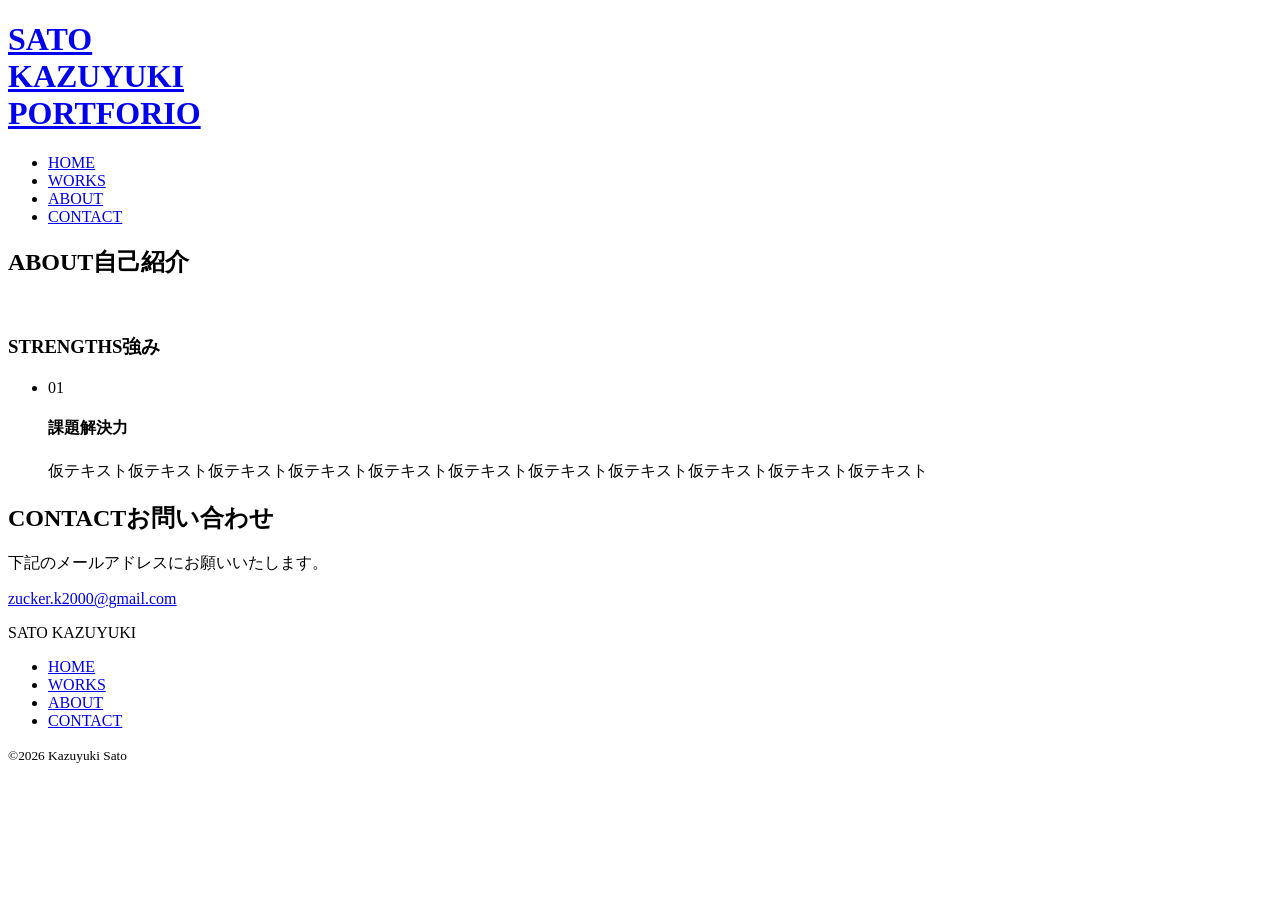
==== about.html @ a78dfa88 "Create strengths section" ====
<!DOCTYPE html>
<html lang="ja">
<head>
    <meta charset="UTF-8">
    <meta name="viewport" content="width=device-width, initial-scale=1.0">
    <meta name="description" content="佐藤和幸のポートフォリオサイトです。プロフィールや制作実績を掲載しています。">
    <title>佐藤和幸 ポートフォリオ</title>
</head>
<body>
    <div class="container">
        <header class="header">
            <div class="inner inner--header">
                <h1 class="header__logo"><a href="index.html">SATO<br>KAZUYUKI<br>PORTFORIO</a></h1>
                <nav class="nav">
                    <ul class="nav__list">
                        <li class="nav__item"><a href="index.html">HOME</a></li>
                        <li class="nav__item"><a href="#works">WORKS</a></li>
                        <li class="nav__item"><a href="#about">ABOUT</a></li>
                        <li class="nav__item"><a href="#contact">CONTACT</a></li>
                    </ul>
                </nav>
                <!-- .menuBtn -->

                <!-- .menuBtn -->
            </div>
        </header>
        <main class="main">
            <h2 class="about-page__title">ABOUT<span class="about-page__title-sub">自己紹介</span></h2>
            <section id="" class="career">
                <div class="inner inner--career">
                    <div class="career__content">
                        <img class="career__img" src="" alt="">
                        <div class="career__intro">
                            <div class="career__name">
                                <p class="career__name-en"></p>
                                <p class="career__name-ja"></p>
                            </div>
                            <div class="career__text">
                                <p class="career__text-item"></p>
                                <p class="career__text-item"></p>
                                <p class="career__text-item"></p>
                                <p class="career__text-item"></p>
                            </div>
                        </div>
                    </div>
                    <div class="career__timeline">
                        <div class="career__timeline-item">
                            <p class="career__timeline-year"></p>
                            <p class="career__timeline-text"></p>
                        </div>
                    </div>
                </div>
            </section>
            <section class="strengths">
                <div class="inner inner--strengths">
                    <h3 class="">STRENGTHS<span>強み</span></h3>
                    <ul class="strengths__contnte">
                        <li class="strengths__item">
                            <span class="">01</span>
                            <h4 class="">課題解決力</h4>
                            <p class="">仮テキスト仮テキスト仮テキスト仮テキスト仮テキスト仮テキスト仮テキスト仮テキスト仮テキスト仮テキスト仮テキスト</p>
                        </li>
                    </ul>




                </div>
            </section>







            
















        </main>
        <footer class="footer">
            <section id="contact" class="contact">
                <div class="inner inner--contact">
                    <h2 class="contact__title">CONTACT<span class="contact__title-sub">お問い合わせ</span></h2>
                    <div class="contact__content">
                        <p class="contact__text">下記のメールアドレスにお願いいたします。</p>
                        <a class="contact__mail" href="mailto:zucker.k2000@gmail.com">zucker.k2000@gmail.com</a>
                    </div>
                </div>
            </section>
            <section class="footer-main">
                <div class="inner inner--footer-main">
                    <p>SATO KAZUYUKI</p>
                    <ul class="footer-main__list">
                        <li class="footer-main__item"><a href="index.html">HOME</a></li>
                        <li class="footer-main__item"><a href="#works">WORKS</a></li>
                        <li class="footer-main__item"><a href="#about">ABOUT</a></li>
                        <li class="footer-main__item"><a href="#contact">CONTACT</a></li>
                    </ul>
                    <small class="footer-main__copy">©2026 Kazuyuki Sato</small>
                </div>
            </section>
        </footer>
    </div>
</body>
</html>
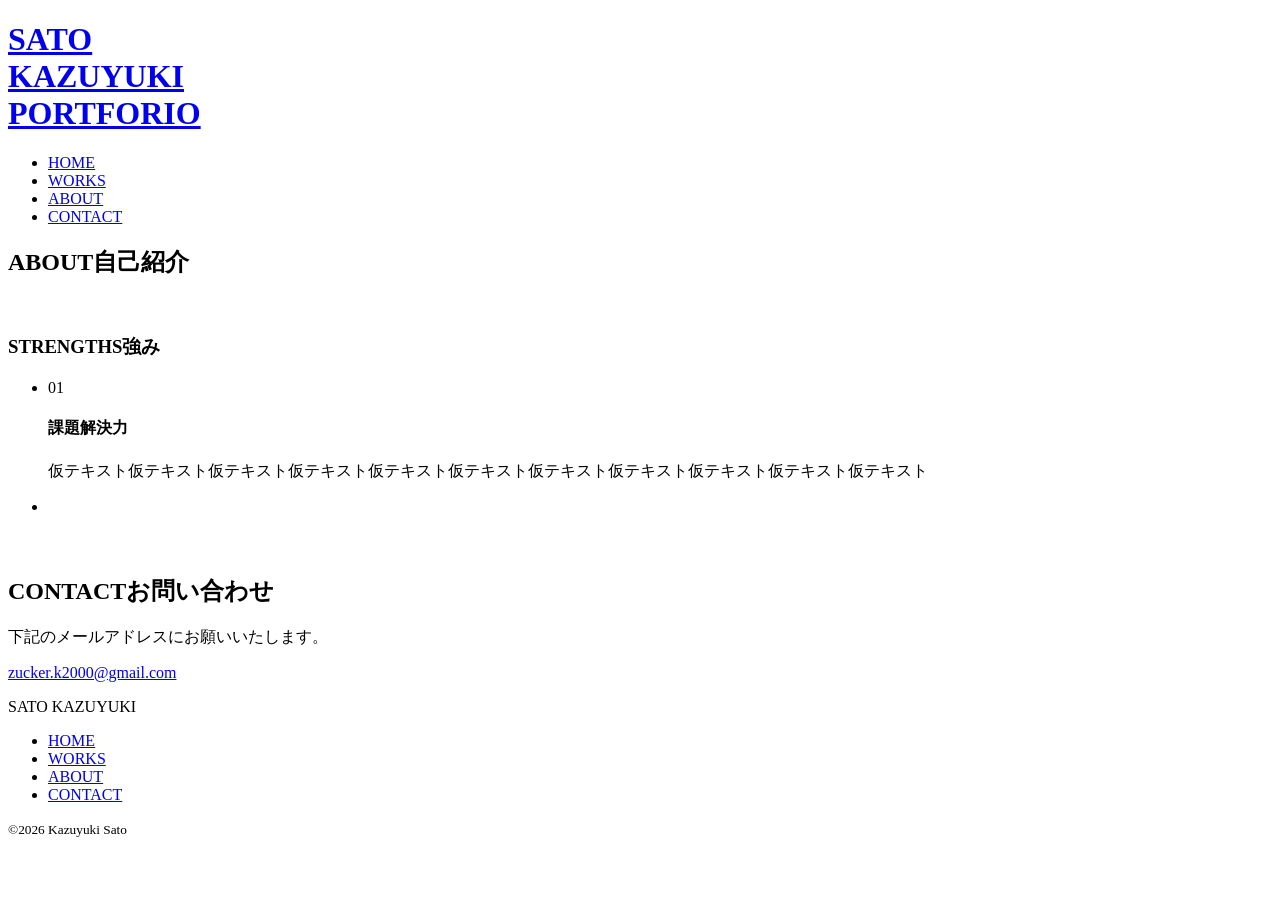
==== commit 64b7e70c: "Create gallery section" ====
--- a/about.html
+++ b/about.html
@@ -54,7 +54,7 @@
             <section class="strengths">
                 <div class="inner inner--strengths">
                     <h3 class="">STRENGTHS<span>強み</span></h3>
-                    <ul class="strengths__contnte">
+                    <ul class="strengths__list">
                         <li class="strengths__item">
                             <span class="">01</span>
                             <h4 class="">課題解決力</h4>
@@ -67,30 +67,31 @@
 
                 </div>
             </section>
+            <section class="interests">
+                <div class="inner inner--interests">
+                    <ul class="interests__list">
+                        <li class="interests__item">
+                            <img src="" alt="">
+                            <h4></h4>
+                            <p></p>
+                        </li>
+                    </ul>
 
 
 
-
+                </div>
+            </section>
+            <section class="gallery">
+                <div class="inner inner__gallery">
+                    <p></p>
+                    <img src="" alt="">
+                    <div></div>
+                </div>
+            </section>
 
 
 
             
-
-
-
-
-
-
-
-
-
-
-
-
-
-
-
-
         </main>
         <footer class="footer">
             <section id="contact" class="contact">
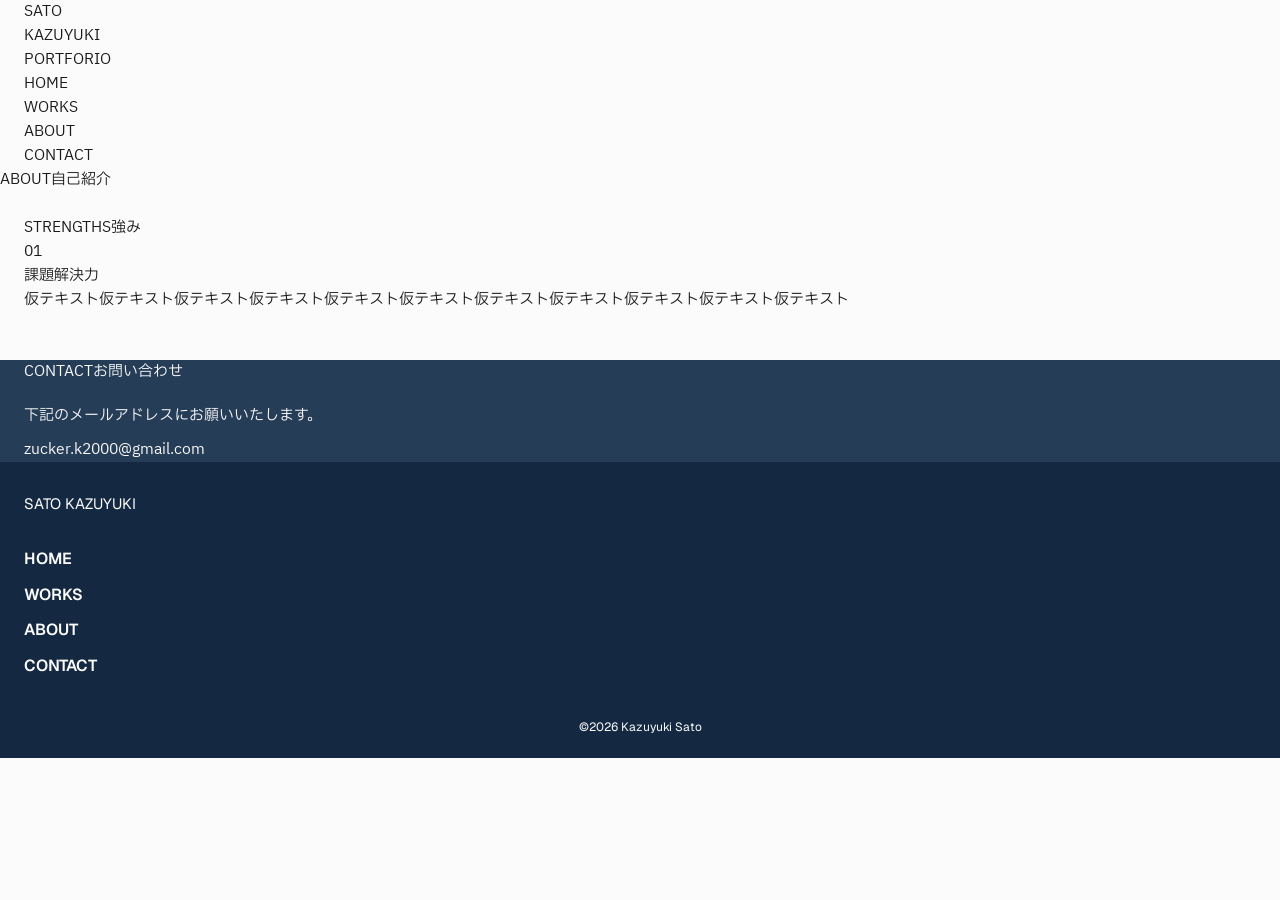
==== commit 329d7706: "Create works page" ====
--- a/about.html
+++ b/about.html
@@ -5,7 +5,21 @@
     <meta name="viewport" content="width=device-width, initial-scale=1.0">
     <meta name="description" content="佐藤和幸のポートフォリオサイトです。プロフィールや制作実績を掲載しています。">
     <title>佐藤和幸 ポートフォリオ</title>
+
+    <!-- web font -->
+    <link rel="preconnect" href="https://fonts.googleapis.com">
+    <link rel="preconnect" href="https://fonts.gstatic.com" crossorigin>
+    <link href="https://fonts.googleapis.com/css2?family=IBM+Plex+Sans+JP:wght@400;500;700&display=swap" rel="stylesheet">
+
+    <link rel="preconnect" href="https://fonts.googleapis.com">
+    <link rel="preconnect" href="https://fonts.gstatic.com" crossorigin>
+    <link href="https://fonts.googleapis.com/css2?family=Geist:wght@400;600;700&display=swap" rel="stylesheet">
+
+    <!-- css -->
+    <link rel="stylesheet" href="assets/css/destyle.css">
+    <link rel="stylesheet" href="assets/css/style.css">
 </head>
+
 <body>
     <div class="container">
         <header class="header">
--- a/assets/css/destyle.css
+++ b/assets/css/destyle.css
@@ -0,0 +1,414 @@
+/*! destyle.css v4.0.0 | MIT License | https://github.com/nicolas-cusan/destyle.css */
+
+/* Reset box-model and set borders */
+/* ============================================ */
+
+*,
+::before,
+::after {
+  box-sizing: border-box;
+  border-style: solid;
+  border-width: 0;
+}
+
+/* Document */
+/* ============================================ */
+
+/**
+ * 1. Correct the line height in all browsers.
+ * 2. Prevent adjustments of font size after orientation changes in iOS.
+ * 3. Remove gray overlay on links for iOS.
+ */
+
+html {
+  line-height: 1.15; /* 1 */
+  -webkit-text-size-adjust: 100%; /* 2 */
+  -webkit-tap-highlight-color: transparent; /* 3*/
+}
+
+/* Sections */
+/* ============================================ */
+
+/**
+ * Remove the margin in all browsers.
+ */
+
+body {
+  margin: 0;
+}
+
+/**
+ * Render the `main` element consistently in IE.
+ */
+
+main {
+  display: block;
+}
+
+/* Vertical rhythm */
+/* ============================================ */
+
+p,
+table,
+blockquote,
+address,
+pre,
+iframe,
+form,
+figure,
+dl {
+  margin: 0;
+}
+
+/* Headings */
+/* ============================================ */
+
+h1,
+h2,
+h3,
+h4,
+h5,
+h6 {
+  font-size: inherit;
+  font-weight: inherit;
+  margin: 0;
+}
+
+/* Lists (enumeration) */
+/* ============================================ */
+
+ul,
+ol {
+  margin: 0;
+  padding: 0;
+  list-style: none;
+}
+
+/* Lists (definition) */
+/* ============================================ */
+
+dt {
+  font-weight: bold;
+}
+
+dd {
+  margin-left: 0;
+}
+
+/* Grouping content */
+/* ============================================ */
+
+/**
+ * 1. Add the correct box sizing in Firefox.
+ * 2. Show the overflow in Edge and IE.
+ */
+
+hr {
+  box-sizing: content-box; /* 1 */
+  height: 0; /* 1 */
+  overflow: visible; /* 2 */
+  border-top-width: 1px;
+  margin: 0;
+  clear: both;
+  color: inherit;
+}
+
+/**
+ * 1. Correct the inheritance and scaling of font size in all browsers.
+ * 2. Correct the odd `em` font sizing in all browsers.
+ */
+
+pre {
+  font-family: monospace, monospace; /* 1 */
+  font-size: inherit; /* 2 */
+}
+
+address {
+  font-style: inherit;
+}
+
+/* Text-level semantics */
+/* ============================================ */
+
+/**
+ * Remove the gray background on active links in IE 10.
+ */
+
+a {
+  background-color: transparent;
+  text-decoration: none;
+  color: inherit;
+}
+
+/**
+ * 1. Remove the bottom border in Chrome 57-
+ * 2. Add the correct text decoration in Chrome, Edge, IE, Opera, and Safari.
+ */
+
+abbr[title] {
+  text-decoration: underline dotted; /* 2 */
+}
+
+/**
+ * Add the correct font weight in Chrome, Edge, and Safari.
+ */
+
+b,
+strong {
+  font-weight: bolder;
+}
+
+/**
+ * 1. Correct the inheritance and scaling of font size in all browsers.
+ * 2. Correct the odd `em` font sizing in all browsers.
+ */
+
+code,
+kbd,
+samp {
+  font-family: monospace, monospace; /* 1 */
+  font-size: inherit; /* 2 */
+}
+
+/**
+ * Add the correct font size in all browsers.
+ */
+
+small {
+  font-size: 80%;
+}
+
+/**
+ * Prevent `sub` and `sup` elements from affecting the line height in
+ * all browsers.
+ */
+
+sub,
+sup {
+  font-size: 75%;
+  line-height: 0;
+  position: relative;
+  vertical-align: baseline;
+}
+
+sub {
+  bottom: -0.25em;
+}
+
+sup {
+  top: -0.5em;
+}
+
+/* Replaced content */
+/* ============================================ */
+
+/**
+ * Prevent vertical alignment issues.
+ */
+
+svg,
+img,
+embed,
+object,
+iframe {
+  vertical-align: bottom;
+}
+
+/* Forms */
+/* ============================================ */
+
+/**
+ * Reset form fields to make them styleable.
+ * 1. Make form elements stylable across systems iOS especially.
+ * 2. Inherit text-transform from parent.
+ */
+
+button,
+input,
+optgroup,
+select,
+textarea {
+  -webkit-appearance: none; /* 1 */
+  appearance: none;
+  vertical-align: middle;
+  color: inherit;
+  font: inherit;
+  background: transparent;
+  padding: 0;
+  margin: 0;
+  border-radius: 0;
+  text-align: inherit;
+  text-transform: inherit; /* 2 */
+}
+
+/**
+ * Correct cursors for clickable elements.
+ */
+
+button,
+[type="button"],
+[type="reset"],
+[type="submit"] {
+  cursor: pointer;
+}
+
+button:disabled,
+[type="button"]:disabled,
+[type="reset"]:disabled,
+[type="submit"]:disabled {
+  cursor: default;
+}
+
+/**
+ * Improve outlines for Firefox and unify style with input elements & buttons.
+ */
+
+:-moz-focusring {
+  outline: auto;
+}
+
+select:disabled {
+  opacity: inherit;
+}
+
+/**
+ * Remove padding
+ */
+
+option {
+  padding: 0;
+}
+
+/**
+ * Reset to invisible
+ */
+
+fieldset {
+  margin: 0;
+  padding: 0;
+  min-width: 0;
+}
+
+legend {
+  padding: 0;
+}
+
+/**
+ * Add the correct vertical alignment in Chrome, Firefox, and Opera.
+ */
+
+progress {
+  vertical-align: baseline;
+}
+
+/**
+ * Remove the default vertical scrollbar in IE 10+.
+ */
+
+textarea {
+  overflow: auto;
+}
+
+/**
+ * Correct the cursor style of increment and decrement buttons in Chrome.
+ */
+
+[type="number"]::-webkit-inner-spin-button,
+[type="number"]::-webkit-outer-spin-button {
+  height: auto;
+}
+
+/**
+ * Correct the outline style in Safari.
+ */
+
+[type="search"] {
+  outline-offset: -2px; /* 1 */
+}
+
+/**
+ * Remove the inner padding in Chrome and Safari on macOS.
+ */
+
+[type="search"]::-webkit-search-decoration {
+  -webkit-appearance: none;
+}
+
+/**
+ * 1. Correct the inability to style clickable types in iOS and Safari.
+ * 2. Fix font inheritance.
+ */
+
+::-webkit-file-upload-button {
+  -webkit-appearance: button; /* 1 */
+  font: inherit; /* 2 */
+}
+
+/**
+ * Fix appearance for Firefox
+ */
+[type="number"] {
+  -moz-appearance: textfield;
+}
+
+/**
+ * Clickable labels
+ */
+
+label[for] {
+  cursor: pointer;
+}
+
+/* Interactive */
+/* ============================================ */
+
+/*
+ * Add the correct display in Edge, IE 10+, and Firefox.
+ */
+
+details {
+  display: block;
+}
+
+/*
+ * Add the correct display in all browsers.
+ */
+
+summary {
+  display: list-item;
+}
+
+/*
+ * Remove outline for editable content.
+ */
+
+[contenteditable]:focus {
+  outline: auto;
+}
+
+/* Tables */
+/* ============================================ */
+
+/**
+1. Correct table border color inheritance in all Chrome and Safari.
+*/
+
+table {
+  border-color: inherit; /* 1 */
+  border-collapse: collapse;
+}
+
+caption {
+  text-align: left;
+}
+
+td,
+th {
+  vertical-align: top;
+  padding: 0;
+}
+
+th {
+  text-align: left;
+  font-weight: bold;
+}
--- a/assets/css/style.css
+++ b/assets/css/style.css
@@ -0,0 +1,219 @@
+@charset "utf-8";
+/*  */
+/* common */
+/*  */
+
+/* *,
+*::before,
+*::after {
+    box-sizing: border-box;
+} */
+
+:root {
+    --primary-white: #fbfbfb;
+    --primary-black: #1a1a1a;
+    --btn-blue: #334B78;
+
+    --content-width: 88%;
+    --content-padding: 5.8%;
+}
+
+html {
+    font-size: 62.5%;
+}
+
+body {
+    font-family: 'IBM Plex Sans JP','Geist',sans-serif;
+    font-style: normal;
+    color: var(--primary-black, #1a1a1a);
+    background-color: var(--primary-white, #fbfbfb);
+    line-height: 1.6;
+    font-size: 1.5rem;
+}
+
+img {
+    max-width: 100%;
+    height: auto;
+}
+
+.section {
+    padding: 30px 0;
+}
+
+.section-title {
+    font-family: 'Geist';
+    font-size: 3rem;
+    font-weight: 700;
+    line-height: normal;
+}
+
+.section-title-sub {
+    font-family: 'IBM Plex Sans JP';
+    font-size: 1.8rem;
+    font-weight: 700;
+    margin-left: 6px;
+}
+
+.btn {
+    display: block;
+    color: var(--primary-white);
+    text-align: center;
+    border-radius: 6px;
+    background: var(--btn-blue);
+    padding: 15px 48px 0 30px;
+    font-size: 1.4rem;
+    font-weight: 700;
+    line-height: 1;
+    position: relative;
+    transition: 0.4s;
+
+    width: 150px;
+    height: 42px;
+    margin-left: auto;
+}
+
+.btn::after {
+    content: '';
+    display: inline-block;
+    width: 20px;
+    height: 20px;
+    background-image: url(../img/arrow.svg);
+    background-size: contain;
+    background-position: center;
+    background-repeat: no-repeat;
+    position: absolute;
+    right: 20px;
+    top: 50%;
+    transform: translateY(-50%);
+}
+
+.btn:hover {
+    opacity: 0.4s;
+}
+
+.inner {
+    padding: 0 24px;
+}
+
+/*  */
+/* header */
+/*  */
+
+/*  */
+/* fv */
+/*  */
+
+/*  */
+/* works */
+/*  */
+.works__title {
+    background: linear-gradient(90deg, #002453, #75A1DB);
+    background-clip: text;
+    -webkit-background-clip: text;
+    color: transparent;
+    -webkit-text-fill-color: transparent;
+}
+
+.works__name {
+    font-size: 1.8rem;
+    font-weight: 700;
+    margin-top: 20px;
+}
+
+.works__txt {
+    font-size: 1.5rem;
+    margin-top: 12px;
+}
+
+.works__skill {
+    color: #888;
+    font-family: 'Geist';
+    font-size: 1.2rem;
+}
+
+.works__btn {
+    margin-top: 22px;
+}
+
+/*  */
+/* about */
+/*  */
+
+.about {
+    background-color: #6C8AA6;
+    color: var(--primary-white);
+}
+
+.about__name-en {
+    font-family: Geist;
+    font-size: 1.4rem;
+    margin-top: 14px;
+    line-height: 1;
+}
+
+.about__name-ja {
+    font-size: 2.6rem;
+    font-weight: 700;
+}
+
+.about__text {
+    margin-top: 14px;
+}
+
+.about__text + .about__text {
+    margin-top: 20px;
+}
+
+/*  */
+/* contact */
+/*  */
+.contact {
+    background-color: #263D57;
+    color: var(--primary-white);
+}
+
+.contact__content {
+    margin-top: 20px;
+}
+
+.contact__mail {
+    display: block;
+    margin-top: 10px;
+}
+
+/*  */
+/* footer-main */
+/*  */
+.footer-main {
+    font-family: 'Geist';
+    background-color: #142941;
+    color: var(--primary-white);
+    padding-top: 30px;
+}
+
+.footer-main__logo {
+    font-size: 3rem;
+    font-weight: 700;
+    line-height: 1;
+}
+
+.footer-main__list {
+    margin-top: 30px;
+}
+
+.footer-main__item {
+    font-family: 'Geist';
+    font-size: 1.6rem;
+    font-weight: 600;
+}
+
+.footer-main__item + .footer-main__item {
+    margin-top: 10px;
+}
+
+.footer-main__copy {
+    display: block;
+    text-align: center;
+    margin: 40px auto 0;
+    padding-bottom: 20px;
+}
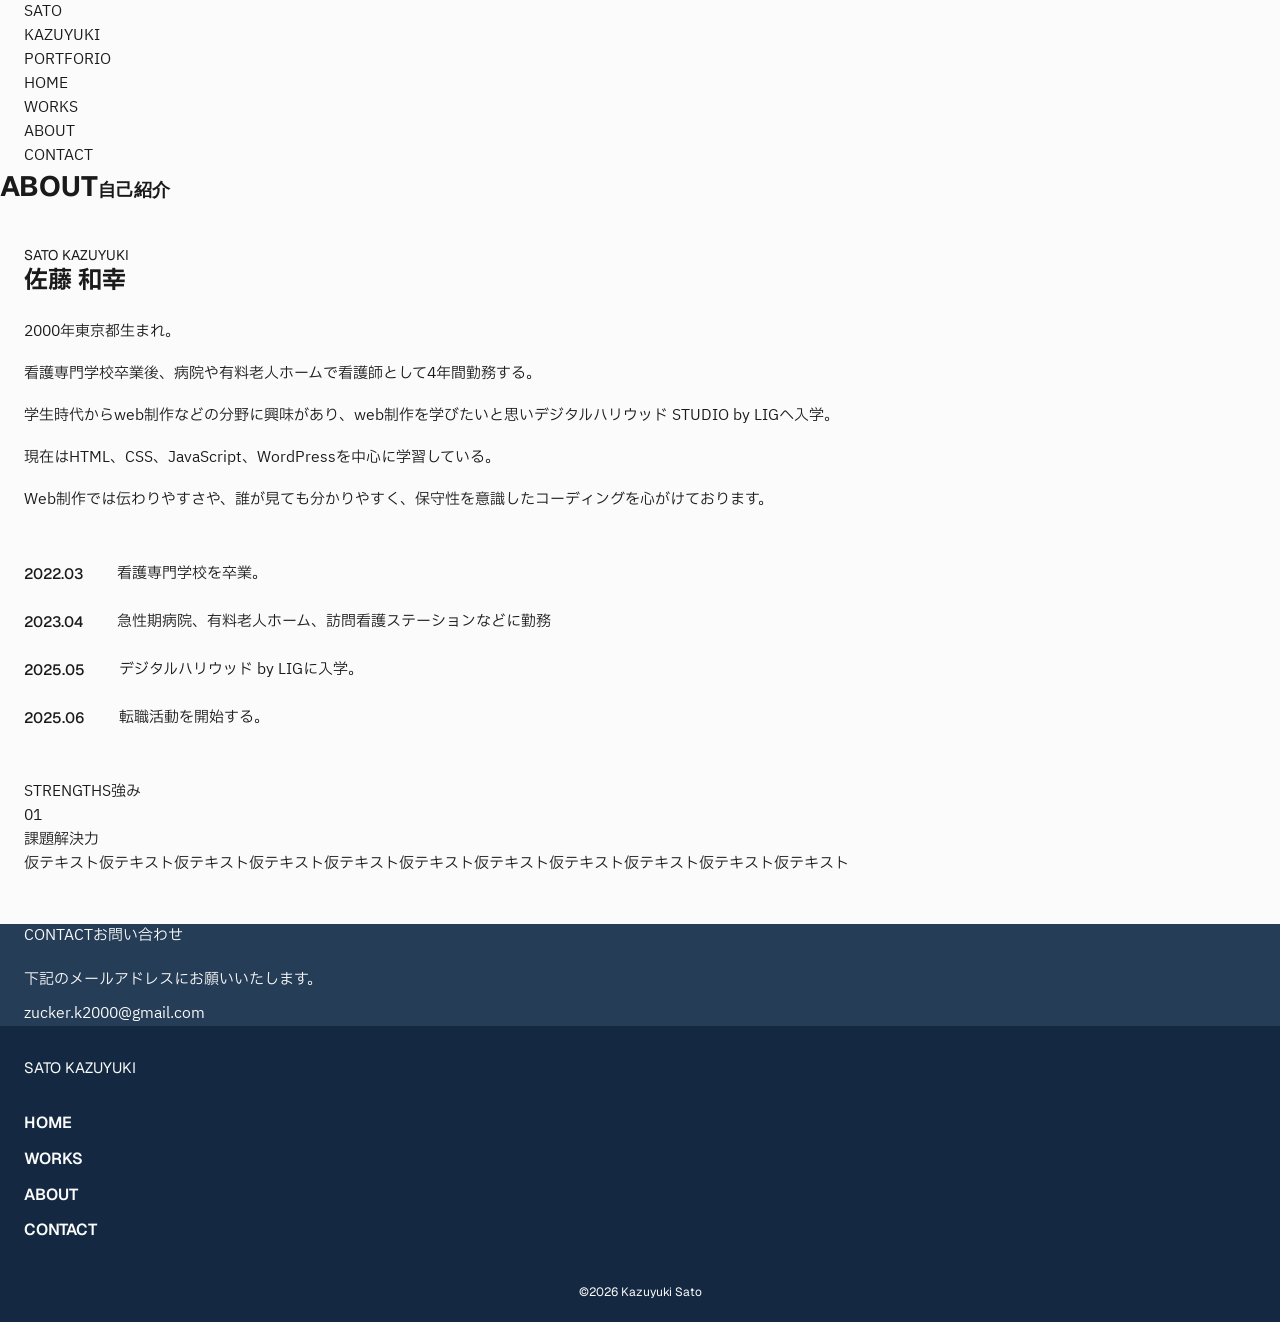
==== commit c163e0d4: "Craate career section" ====
--- a/about.html
+++ b/about.html
@@ -18,6 +18,8 @@
     <!-- css -->
     <link rel="stylesheet" href="assets/css/destyle.css">
     <link rel="stylesheet" href="assets/css/style.css">
+    <link rel="stylesheet" href="assets/css/about.css">
+    
 </head>
 
 <body>
@@ -46,21 +48,34 @@
                         <img class="career__img" src="" alt="">
                         <div class="career__intro">
                             <div class="career__name">
-                                <p class="career__name-en"></p>
-                                <p class="career__name-ja"></p>
+                                <p class="career__name-en">SATO KAZUYUKI</p>
+                                <p class="career__name-ja">佐藤 和幸</p>
                             </div>
                             <div class="career__text">
-                                <p class="career__text-item"></p>
-                                <p class="career__text-item"></p>
-                                <p class="career__text-item"></p>
-                                <p class="career__text-item"></p>
+                                <p class="career__text-item">2000年東京都生まれ。</p>
+                                <p class="career__text-item">看護専門学校卒業後、病院や有料老人ホームで看護師として4年間勤務する。 </p>
+                                <p class="career__text-item">学生時代からweb制作などの分野に興味があり、web制作を学びたいと思いデジタルハリウッド STUDIO by LIGへ入学。</p>
+                                <p class="career__text-item">現在はHTML、CSS、JavaScript、WordPressを中心に学習している。</p>
+                                <p class="career__text-item">Web制作では伝わりやすさや、誰が見ても分かりやすく、保守性を意識したコーディングを心がけております。</p>
                             </div>
                         </div>
                     </div>
                     <div class="career__timeline">
                         <div class="career__timeline-item">
-                            <p class="career__timeline-year"></p>
-                            <p class="career__timeline-text"></p>
+                            <p class="career__timeline-year">2022.03</p>
+                            <p class="career__timeline-text">看護専門学校を卒業。</p>
+                        </div>
+                        <div class="career__timeline-item">
+                            <p class="career__timeline-year">2023.04</p>
+                            <p class="career__timeline-text">急性期病院、有料老人ホーム、訪問看護ステーションなどに勤務</p>
+                        </div>
+                        <div class="career__timeline-item">
+                            <p class="career__timeline-year">2025.05</p>
+                            <p class="career__timeline-text">デジタルハリウッド by LIGに入学。</p>
+                        </div>
+                        <div class="career__timeline-item">
+                            <p class="career__timeline-year">2025.06</p>
+                            <p class="career__timeline-text">転職活動を開始する。</p>
                         </div>
                     </div>
                 </div>
--- a/assets/css/about.css
+++ b/assets/css/about.css
@@ -0,0 +1,65 @@
+@charset "utf-8";
+
+/*  */
+/* main */
+/*  */
+.main {
+    background-color: #fbfbfb;
+}
+
+.about-page__title {
+    /* color: #fbfbfb; */
+    
+    font-family: "Geist";
+    font-size: 2.8rem;
+    font-style: normal;
+    font-weight: 700;
+    line-height: normal;
+}
+
+.about-page__title-sub {
+    font-size: 1.8rem;
+    font-weight: 700;
+}
+
+.career__name-en {
+    font-family: 'Geist';
+    font-size: 1.4rem;
+    line-height: 1;
+    margin-top: 20px;
+}
+
+.career__name-ja {
+    font-size: 2.4rem;
+    font-weight: 700;
+}
+
+.career__text {
+    margin-top: 20px;
+}
+
+.career__text-item + .career__text-item {
+    margin-top: 18px;
+}
+
+.career__timeline {
+    margin-top: 50px;
+}
+
+.career__timeline-item {
+    display: flex;
+}
+
+.career__timeline-item + .career__timeline-item {
+    margin-top: 24px;
+}
+
+.career__timeline-year {
+    font-size: 1.5rem;
+    font-weight: 500;
+    margin-right: 34px;
+}
+
+.strengths {
+    margin-top: 50px;
+}
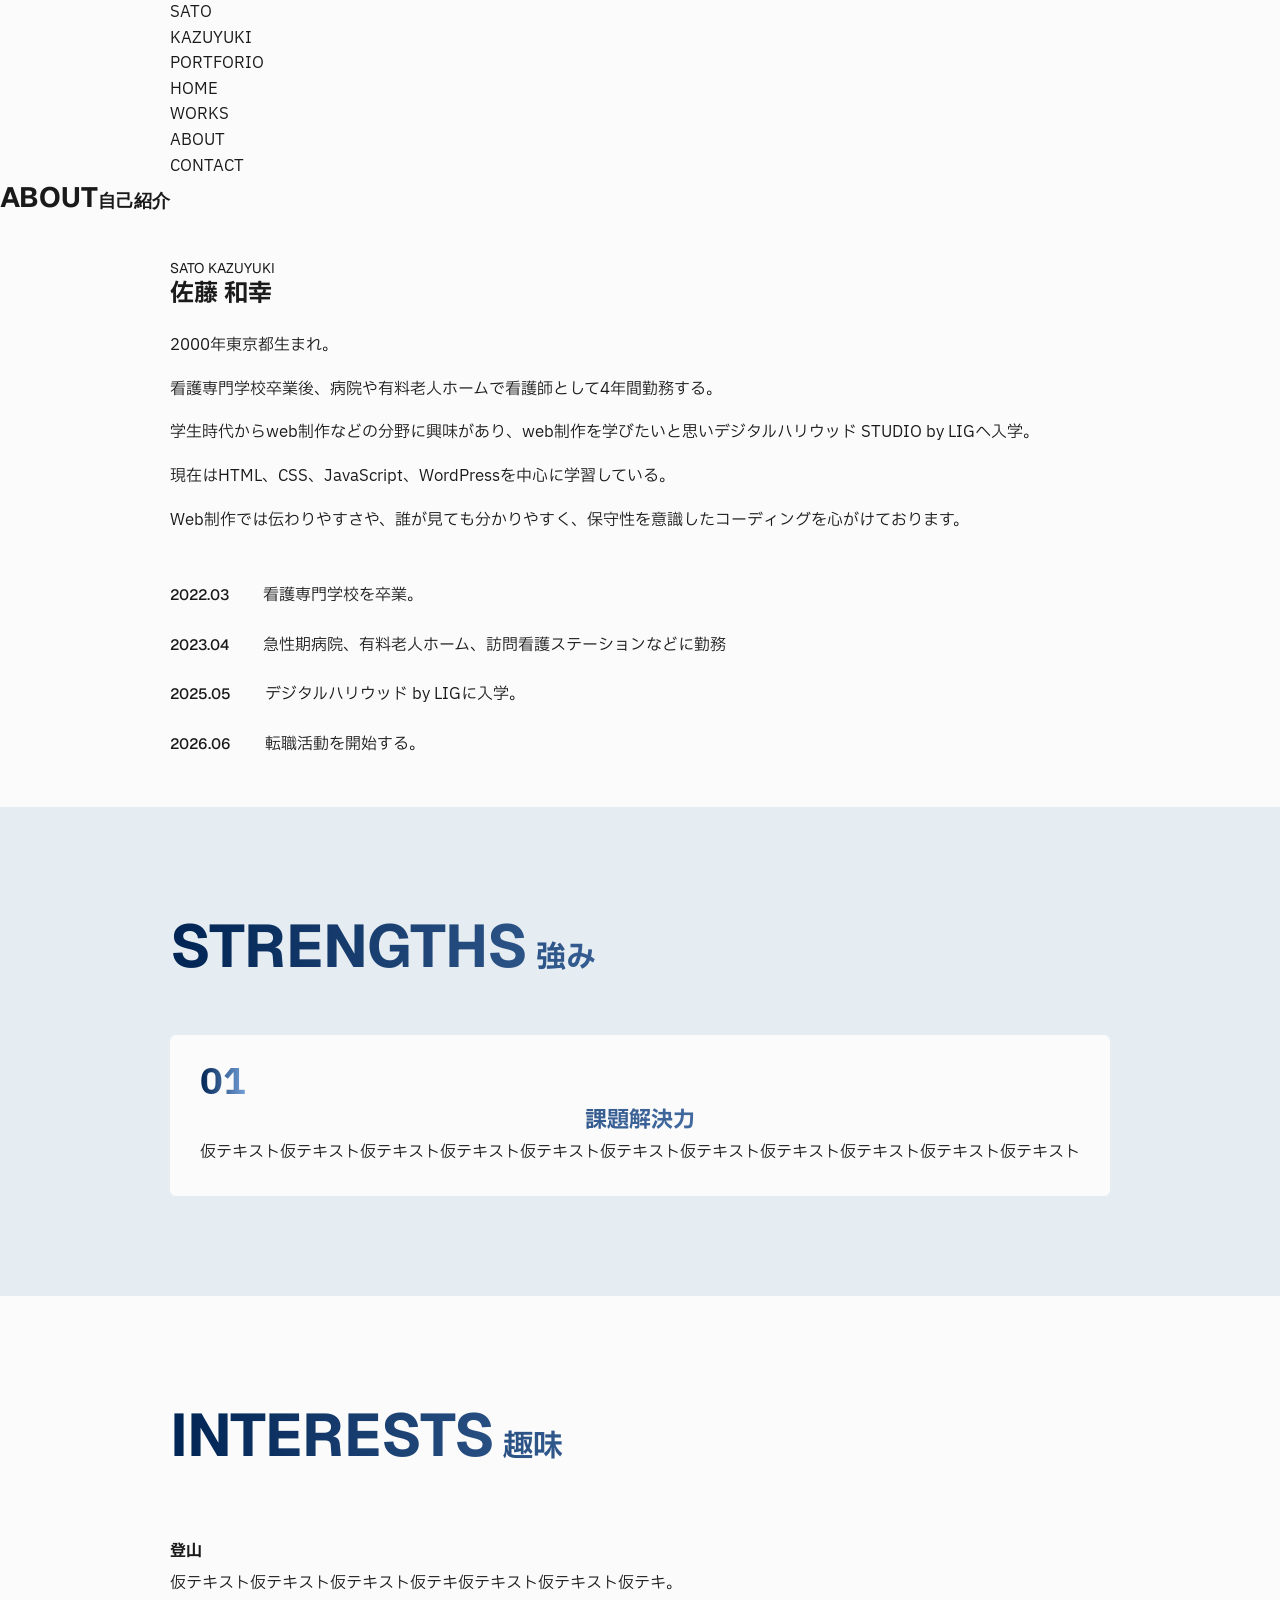
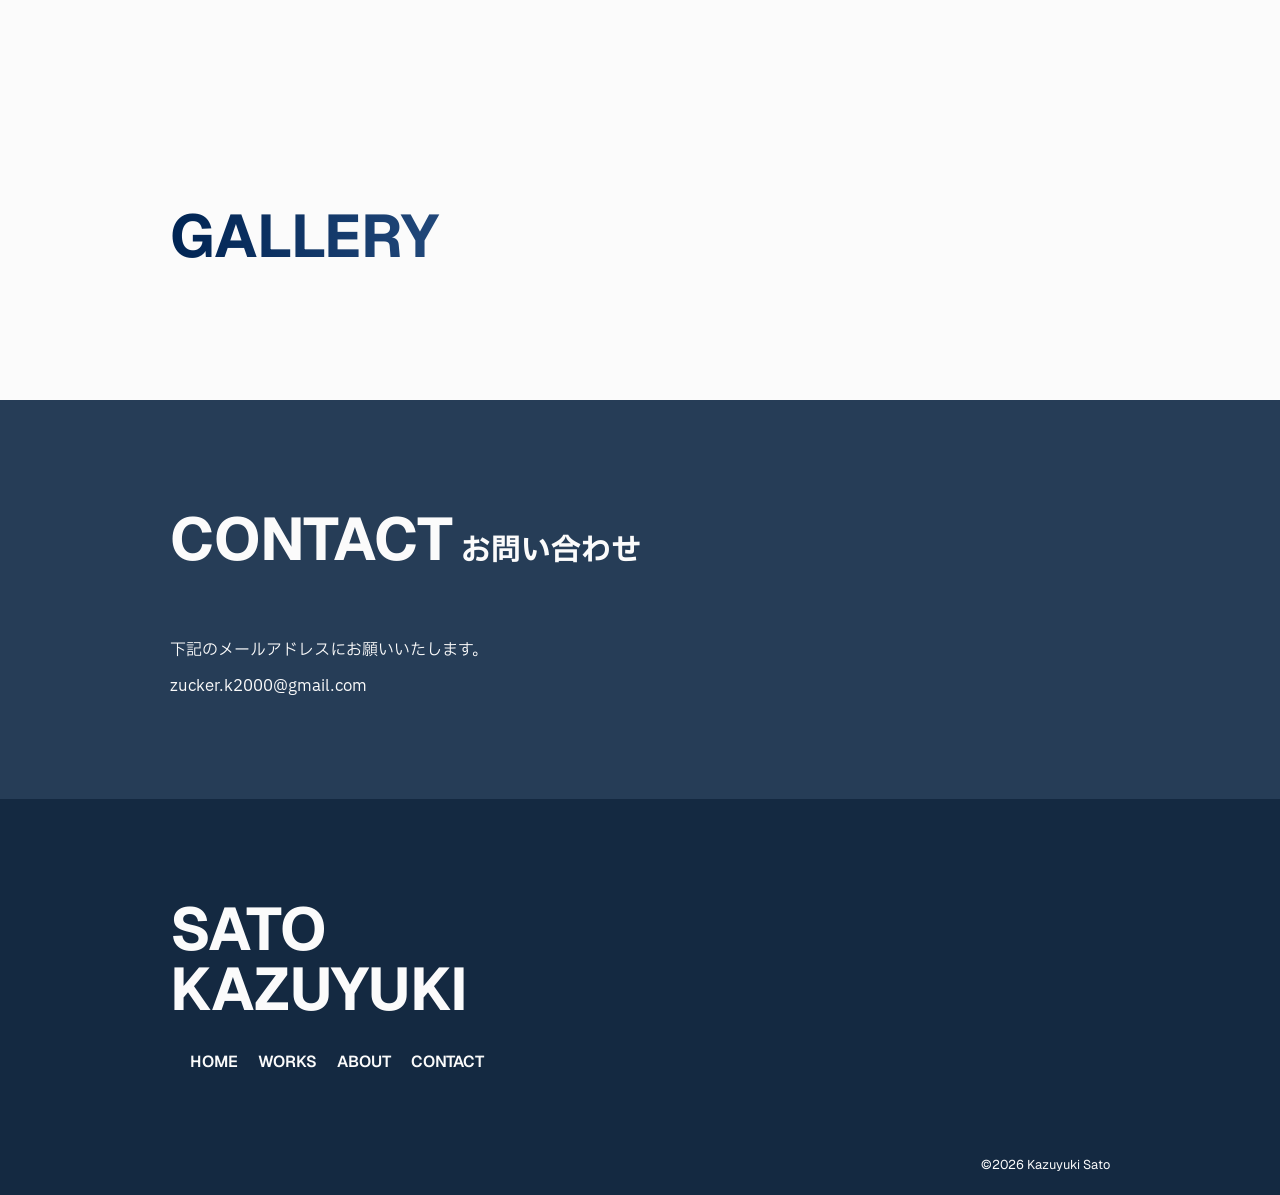
==== commit c706a76d: "Create works page PC" ====
--- a/about.html
+++ b/about.html
@@ -74,15 +74,15 @@
                             <p class="career__timeline-text">デジタルハリウッド by LIGに入学。</p>
                         </div>
                         <div class="career__timeline-item">
-                            <p class="career__timeline-year">2025.06</p>
+                            <p class="career__timeline-year">2026.06</p>
                             <p class="career__timeline-text">転職活動を開始する。</p>
                         </div>
                     </div>
                 </div>
             </section>
-            <section class="strengths">
+            <section class="strengths section">
                 <div class="inner inner--strengths">
-                    <h3 class="">STRENGTHS<span>強み</span></h3>
+                    <h3 class="strengths__title section-title">STRENGTHS<span class="section-title-sub">強み</span></h3>
                     <ul class="strengths__list">
                         <li class="strengths__item">
                             <span class="">01</span>
@@ -96,13 +96,14 @@
 
                 </div>
             </section>
-            <section class="interests">
+            <section class="interests section">
                 <div class="inner inner--interests">
+                    <h3 class="interests__title section-title">INTERESTS<span class="section-title-sub">趣味</span></h3>
                     <ul class="interests__list">
                         <li class="interests__item">
                             <img src="" alt="">
-                            <h4></h4>
-                            <p></p>
+                            <h4>登山</h4>
+                            <p>仮テキスト仮テキスト仮テキスト仮テキ仮テキスト仮テキスト仮テキ。</p>
                         </li>
                     </ul>
 
@@ -110,8 +111,9 @@
 
                 </div>
             </section>
-            <section class="gallery">
+            <section class="gallery section">
                 <div class="inner inner__gallery">
+                    <h3 class="gallery__title section-title">GALLERY<span></span></h3>
                     <p></p>
                     <img src="" alt="">
                     <div></div>
@@ -123,9 +125,9 @@
             
         </main>
         <footer class="footer">
-            <section id="contact" class="contact">
+            <section id="contact" class="contact section">
                 <div class="inner inner--contact">
-                    <h2 class="contact__title">CONTACT<span class="contact__title-sub">お問い合わせ</span></h2>
+                    <h2 class="contact__title section-title">CONTACT<span class="contact__title-sub section-title-sub">お問い合わせ</span></h2>
                     <div class="contact__content">
                         <p class="contact__text">下記のメールアドレスにお願いいたします。</p>
                         <a class="contact__mail" href="mailto:zucker.k2000@gmail.com">zucker.k2000@gmail.com</a>
@@ -134,7 +136,7 @@
             </section>
             <section class="footer-main">
                 <div class="inner inner--footer-main">
-                    <p>SATO KAZUYUKI</p>
+                    <p class="footer-main__logo">SATO<br>KAZUYUKI</p>
                     <ul class="footer-main__list">
                         <li class="footer-main__item"><a href="index.html">HOME</a></li>
                         <li class="footer-main__item"><a href="#works">WORKS</a></li>
--- a/assets/css/style.css
+++ b/assets/css/style.css
@@ -95,6 +95,33 @@
     padding: 0 24px;
 }
 
+/* common pc */
+@media screen and (min-width: 768px) {
+    body {
+        font-size: 1.6rem;
+    }
+
+    .section {
+        padding: 100px 0;
+    }
+
+    .section-title {
+        font-size: 6rem;
+    }
+
+    .section-title-sub {
+        font-size: 3rem;
+        margin-left: 8px;
+    }
+
+    /* btn */
+
+    .inner {
+        padding: 0 30px;
+        max-width: 1000px;
+        margin: 0 auto;
+    }
+}
 /*  */
 /* header */
 /*  */
@@ -135,10 +162,36 @@
     margin-top: 22px;
 }
 
+@media screen and (min-width: 768px) {
+    .works__content {
+        display: flex;
+        margin-top: 80px;
+
+        /* gap: 80px; */
+    }
+
+    .works__name {
+        font-size: 2.4rem;
+        font-weight: 700;
+    }
+
+    .works__txt {
+        font-size: 1.5rem;
+        margin-top: 12px;
+    }
+
+    .works__skill {
+        font-size: 1.4rem;
+    }
+
+    .works__btn {
+        margin-top: auto;
+    }
+}
+
 /*  */
 /* about */
 /*  */
-
 .about {
     background-color: #6C8AA6;
     color: var(--primary-white);
@@ -164,6 +217,29 @@
     margin-top: 20px;
 }
 
+@media screen and (min-width: 768px) {
+    .about__content {
+        display: flex;
+    }
+
+    .about__name-en {
+        font-size: 1.6rem;
+        margin-top: 0;
+    }
+
+    .about__name-ja {
+        font-size: 3rem;
+    }
+
+    .about__text {
+        margin-top: 26px;
+    }
+
+    .about__text + .about__text {
+        margin-top: 14px;
+    }
+}
+
 /*  */
 /* contact */
 /*  */
@@ -179,6 +255,12 @@
 .contact__mail {
     display: block;
     margin-top: 10px;
+}
+
+@media screen and (min-width: 768px) {
+    .contact__content {
+        margin-top: 60px;
+    }
 }
 
 /*  */
@@ -216,4 +298,39 @@
     text-align: center;
     margin: 40px auto 0;
     padding-bottom: 20px;
+}
+
+@media screen and (min-width: 768px) {
+    .footer-main {
+        padding-top: 100px;
+    }
+
+    .footer-main__logo-list-content {
+        display: flex;
+    }
+
+    .footer-main__logo {
+        font-size: 6rem;
+    }
+
+    .footer-main__list {
+        display: flex;
+        margin-left: auto;
+    }
+
+    .footer-main__item {
+        font-family: 'Geist';
+        font-size: 1.6rem;
+        font-weight: 600;
+        margin-left: 20px;
+    }
+
+    .footer-main__item + .footer-main__item {
+        margin-top: 0px;
+    }
+
+    .footer-main__copy {
+        margin-top: 80px;
+        text-align: end;
+    }
 }
--- a/assets/css/about.css
+++ b/assets/css/about.css
@@ -21,6 +21,10 @@
     font-size: 1.8rem;
     font-weight: 700;
 }
+
+/*  */
+/* career */
+/*  */
 
 .career__name-en {
     font-family: 'Geist';
@@ -62,4 +66,77 @@
 
 .strengths {
     margin-top: 50px;
-}+    background-color: #E6EDF2;
+}
+
+.section-title:not(.contact__title) {
+    background: linear-gradient(90deg, #002453, #75A1DB);
+    background-clip: text;
+    -webkit-background-clip: text;
+    color: transparent;
+    -webkit-text-fill-color: transparent;
+}
+
+/*  */
+/* strengths */
+/*  */
+.strengths__list {
+    margin-top: 50px;
+}
+
+.strengths__item {
+    background-color: #fbfbfb;
+    border-radius: 6px;
+
+    padding: 30px;
+}
+
+.strengths__item span {
+    font-size: 3.6rem;
+    font-weight: 700;
+    line-height: 1;
+
+    background: linear-gradient(90deg, #002453, #75A1DB);
+    background-clip: text;
+    -webkit-background-clip: text;
+    color: transparent;
+    -webkit-text-fill-color: transparent;
+}
+
+.strengths__item h4 {
+    font-size: 2.2rem;
+    font-weight: 700;
+    text-align: center;
+
+    background: linear-gradient(90deg, #002453, #75A1DB);
+    background-clip: text;
+    -webkit-background-clip: text;
+    color: transparent;
+    -webkit-text-fill-color: transparent;
+}
+
+.strengths__item p {
+    margin-top: 2px;
+}
+
+/*  */
+/* interests */
+/*  */
+.interests__list {
+    margin-top: 30px;
+}
+
+.interests__item h4 {
+    font-weight: 700;
+    margin-top: 10px;
+}
+
+.interests__item p {
+    margin-top: 6px;
+}
+
+/*  */
+/* gallery */
+/*  */
+
+/* フッターのコンタクトにもグラデーションがかかっているのを直す。 */
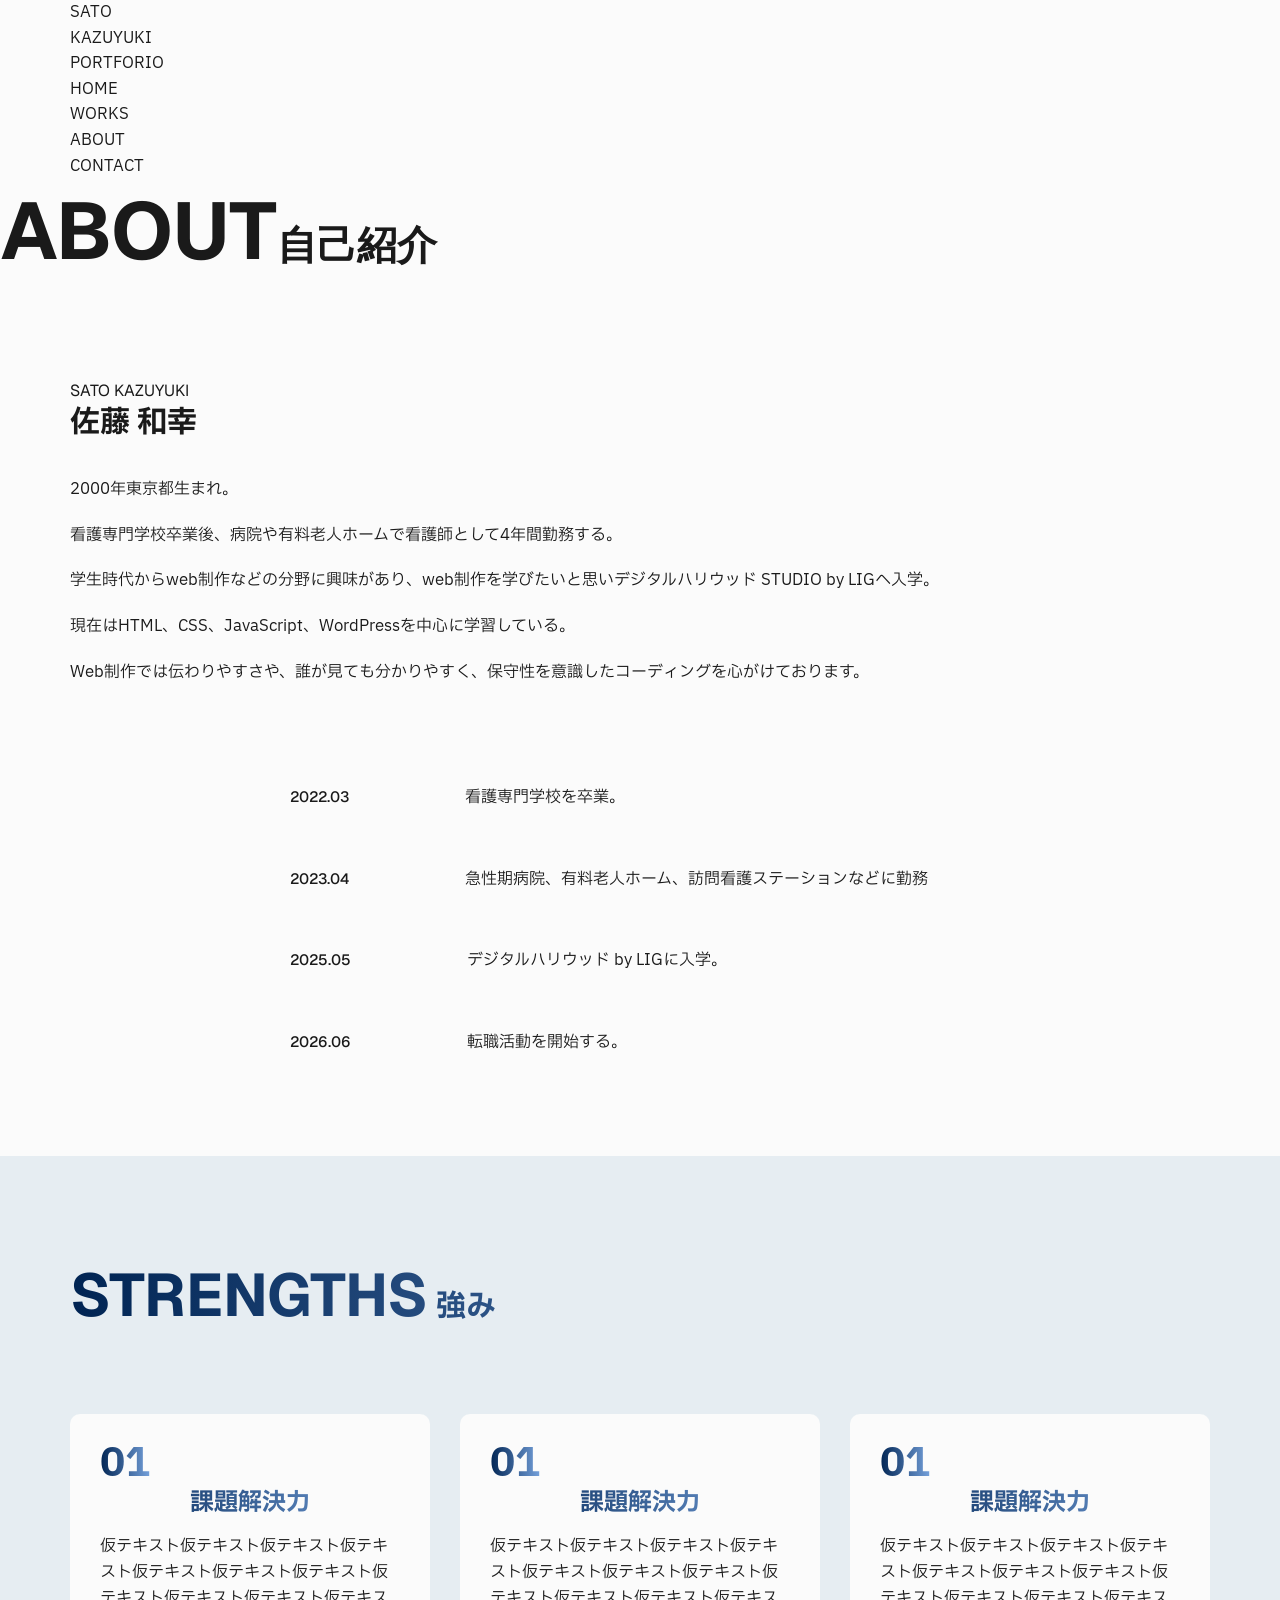
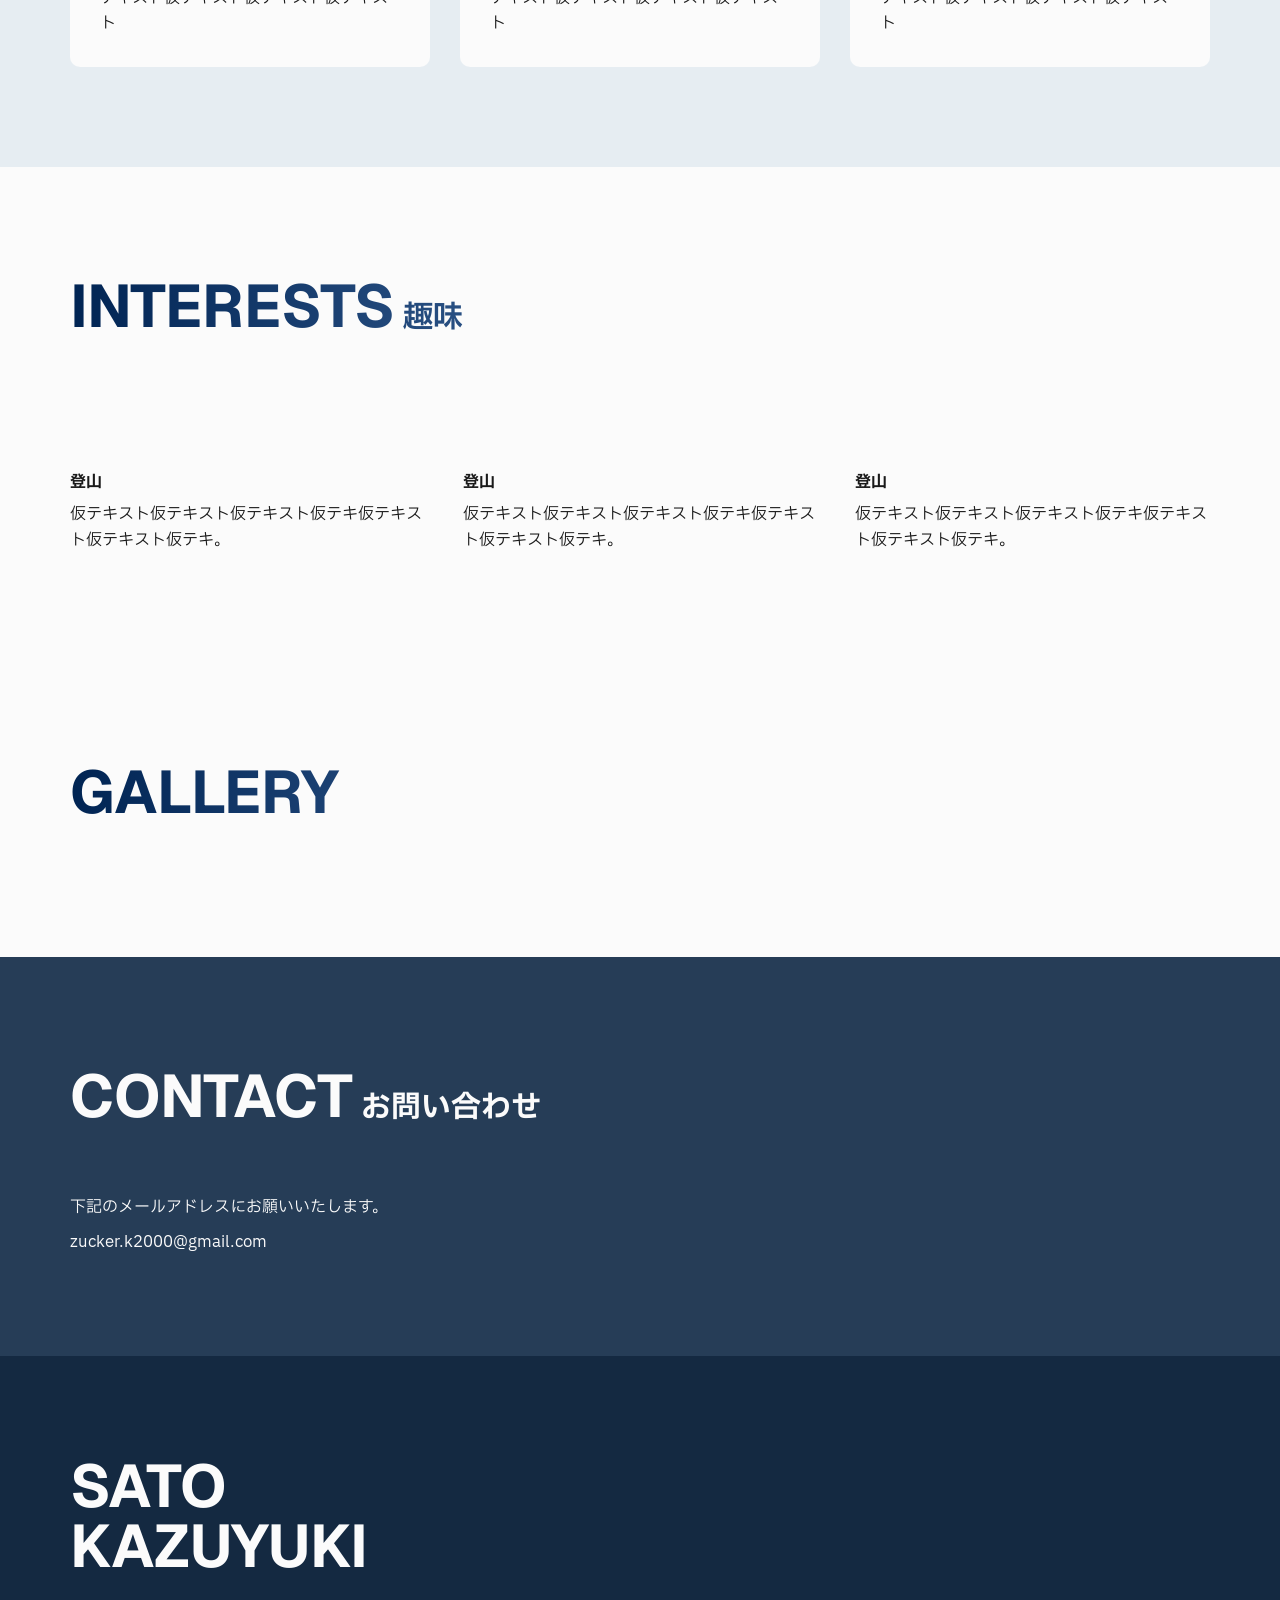
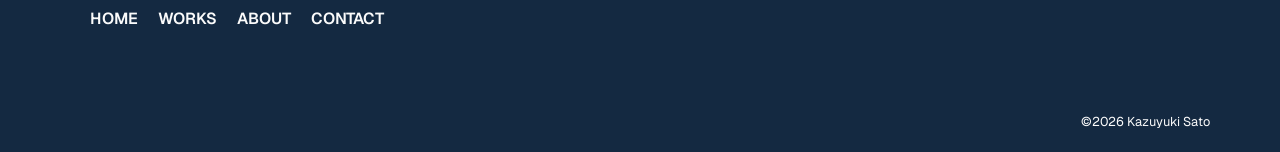
==== commit 4db28d44: "Create about page" ====
--- a/about.html
+++ b/about.html
@@ -42,7 +42,7 @@
         </header>
         <main class="main">
             <h2 class="about-page__title">ABOUT<span class="about-page__title-sub">自己紹介</span></h2>
-            <section id="" class="career">
+            <section id="" class="career section">
                 <div class="inner inner--career">
                     <div class="career__content">
                         <img class="career__img" src="" alt="">
@@ -89,6 +89,16 @@
                             <h4 class="">課題解決力</h4>
                             <p class="">仮テキスト仮テキスト仮テキスト仮テキスト仮テキスト仮テキスト仮テキスト仮テキスト仮テキスト仮テキスト仮テキスト</p>
                         </li>
+                        <li class="strengths__item">
+                            <span class="">01</span>
+                            <h4 class="">課題解決力</h4>
+                            <p class="">仮テキスト仮テキスト仮テキスト仮テキスト仮テキスト仮テキスト仮テキスト仮テキスト仮テキスト仮テキスト仮テキスト</p>
+                        </li>
+                        <li class="strengths__item">
+                            <span class="">01</span>
+                            <h4 class="">課題解決力</h4>
+                            <p class="">仮テキスト仮テキスト仮テキスト仮テキスト仮テキスト仮テキスト仮テキスト仮テキスト仮テキスト仮テキスト仮テキスト</p>
+                        </li>
                     </ul>
 
 
@@ -105,10 +115,17 @@
                             <h4>登山</h4>
                             <p>仮テキスト仮テキスト仮テキスト仮テキ仮テキスト仮テキスト仮テキ。</p>
                         </li>
+                        <li class="interests__item">
+                            <img src="" alt="">
+                            <h4>登山</h4>
+                            <p>仮テキスト仮テキスト仮テキスト仮テキ仮テキスト仮テキスト仮テキ。</p>
+                        </li>
+                        <li class="interests__item">
+                            <img src="" alt="">
+                            <h4>登山</h4>
+                            <p>仮テキスト仮テキスト仮テキスト仮テキ仮テキスト仮テキスト仮テキ。</p>
+                        </li>
                     </ul>
-
-
-
                 </div>
             </section>
             <section class="gallery section">
--- a/assets/css/style.css
+++ b/assets/css/style.css
@@ -118,7 +118,7 @@
 
     .inner {
         padding: 0 30px;
-        max-width: 1000px;
+        max-width: 1200px;
         margin: 0 auto;
     }
 }
--- a/assets/css/about.css
+++ b/assets/css/about.css
@@ -22,53 +22,6 @@
     font-weight: 700;
 }
 
-/*  */
-/* career */
-/*  */
-
-.career__name-en {
-    font-family: 'Geist';
-    font-size: 1.4rem;
-    line-height: 1;
-    margin-top: 20px;
-}
-
-.career__name-ja {
-    font-size: 2.4rem;
-    font-weight: 700;
-}
-
-.career__text {
-    margin-top: 20px;
-}
-
-.career__text-item + .career__text-item {
-    margin-top: 18px;
-}
-
-.career__timeline {
-    margin-top: 50px;
-}
-
-.career__timeline-item {
-    display: flex;
-}
-
-.career__timeline-item + .career__timeline-item {
-    margin-top: 24px;
-}
-
-.career__timeline-year {
-    font-size: 1.5rem;
-    font-weight: 500;
-    margin-right: 34px;
-}
-
-.strengths {
-    margin-top: 50px;
-    background-color: #E6EDF2;
-}
-
 .section-title:not(.contact__title) {
     background: linear-gradient(90deg, #002453, #75A1DB);
     background-clip: text;
@@ -77,9 +30,104 @@
     -webkit-text-fill-color: transparent;
 }
 
+/* .about-pag pc */
+@media screen and (min-width: 768px) {
+    .about-page__title {
+        font-size: 8rem;
+    }
+
+    .about-page__title-sub {
+        font-size: 4rem;
+    }
+}
+
+/*  */
+/* career */
+/*  */
+.career__name-en {
+    font-family: 'Geist';
+    font-size: 1.4rem;
+    line-height: 1;
+    margin-top: 20px;
+}
+
+.career__name-ja {
+    font-size: 2.4rem;
+    font-weight: 700;
+}
+
+.career__text {
+    margin-top: 20px;
+}
+
+.career__text-item + .career__text-item {
+    margin-top: 18px;
+}
+
+.career__timeline {
+    margin-top: 50px;
+}
+
+.career__timeline-item {
+    display: flex;
+}
+
+.career__timeline-item + .career__timeline-item {
+    margin-top: 24px;
+}
+
+.career__timeline-year {
+    font-size: 1.5rem;
+    font-weight: 500;
+    margin-right: 34px;
+}
+
+/* .career PC */
+@media screen and (min-width: 768px) {
+    .career__content {
+        display: flex;
+    }
+
+    .career__name-en {
+        font-size: 1.6rem;
+        margin-top: 0;
+    }
+
+    .career__name-ja {
+        font-size: 3rem;
+    }
+
+    .career__text {
+        margin-top: 30px;
+    }
+
+    .career__text-item + .career__text-item {
+        margin-top: 20px;
+    }
+
+    .career__timeline {
+        margin-top: 100px;
+        width: 700px;
+        margin: 100px auto 0;
+    }
+
+    .career__timeline-item + .career__timeline-item {
+        margin-top: 56px;
+    }
+
+    .career__timeline-year {
+        margin-right: 116px;
+    }
+}
+
 /*  */
 /* strengths */
 /*  */
+.strengths {
+    margin-top: 50px;
+    background-color: #E6EDF2;
+}
+
 .strengths__list {
     margin-top: 50px;
 }
@@ -119,6 +167,48 @@
     margin-top: 2px;
 }
 
+/* .strengths PC */
+@media screen and (min-width: 768px) {
+    .strengths {
+        margin-top: 0px;
+    }
+
+    .strengths__list {
+        margin-top: 80px;
+
+        display: flex;
+        gap: 30px;
+    }
+
+    .strengths__item {
+        border-radius: 10px;
+    }
+
+    .strengths__item span {
+        font-size: 4rem;
+
+        background: linear-gradient(90deg, #002453, #75A1DB);
+        background-clip: text;
+        -webkit-background-clip: text;
+        color: transparent;
+        -webkit-text-fill-color: transparent;
+    }
+
+    .strengths__item h4 {
+        font-size: 2.4rem;
+
+        background: linear-gradient(90deg, #002453, #75A1DB);
+        background-clip: text;
+        -webkit-background-clip: text;
+        color: transparent;
+        -webkit-text-fill-color: transparent;
+    }
+
+    .strengths__item p {
+        margin-top: 12px;
+    }
+}
+
 /*  */
 /* interests */
 /*  */
@@ -135,8 +225,20 @@
     margin-top: 6px;
 }
 
+/* .interests PC */
+@media screen and (min-width: 768px) {
+    .interests__list {
+        margin-top: 80px;
+        display: flex;
+        gap: 38px;
+    }
+
+    .interests__item h4 {
+        font-weight: 700;
+        margin-top: 20px;
+    }
+}
+
 /*  */
 /* gallery */
-/*  */
-
-/* フッターのコンタクトにもグラデーションがかかっているのを直す。 */+/*  */
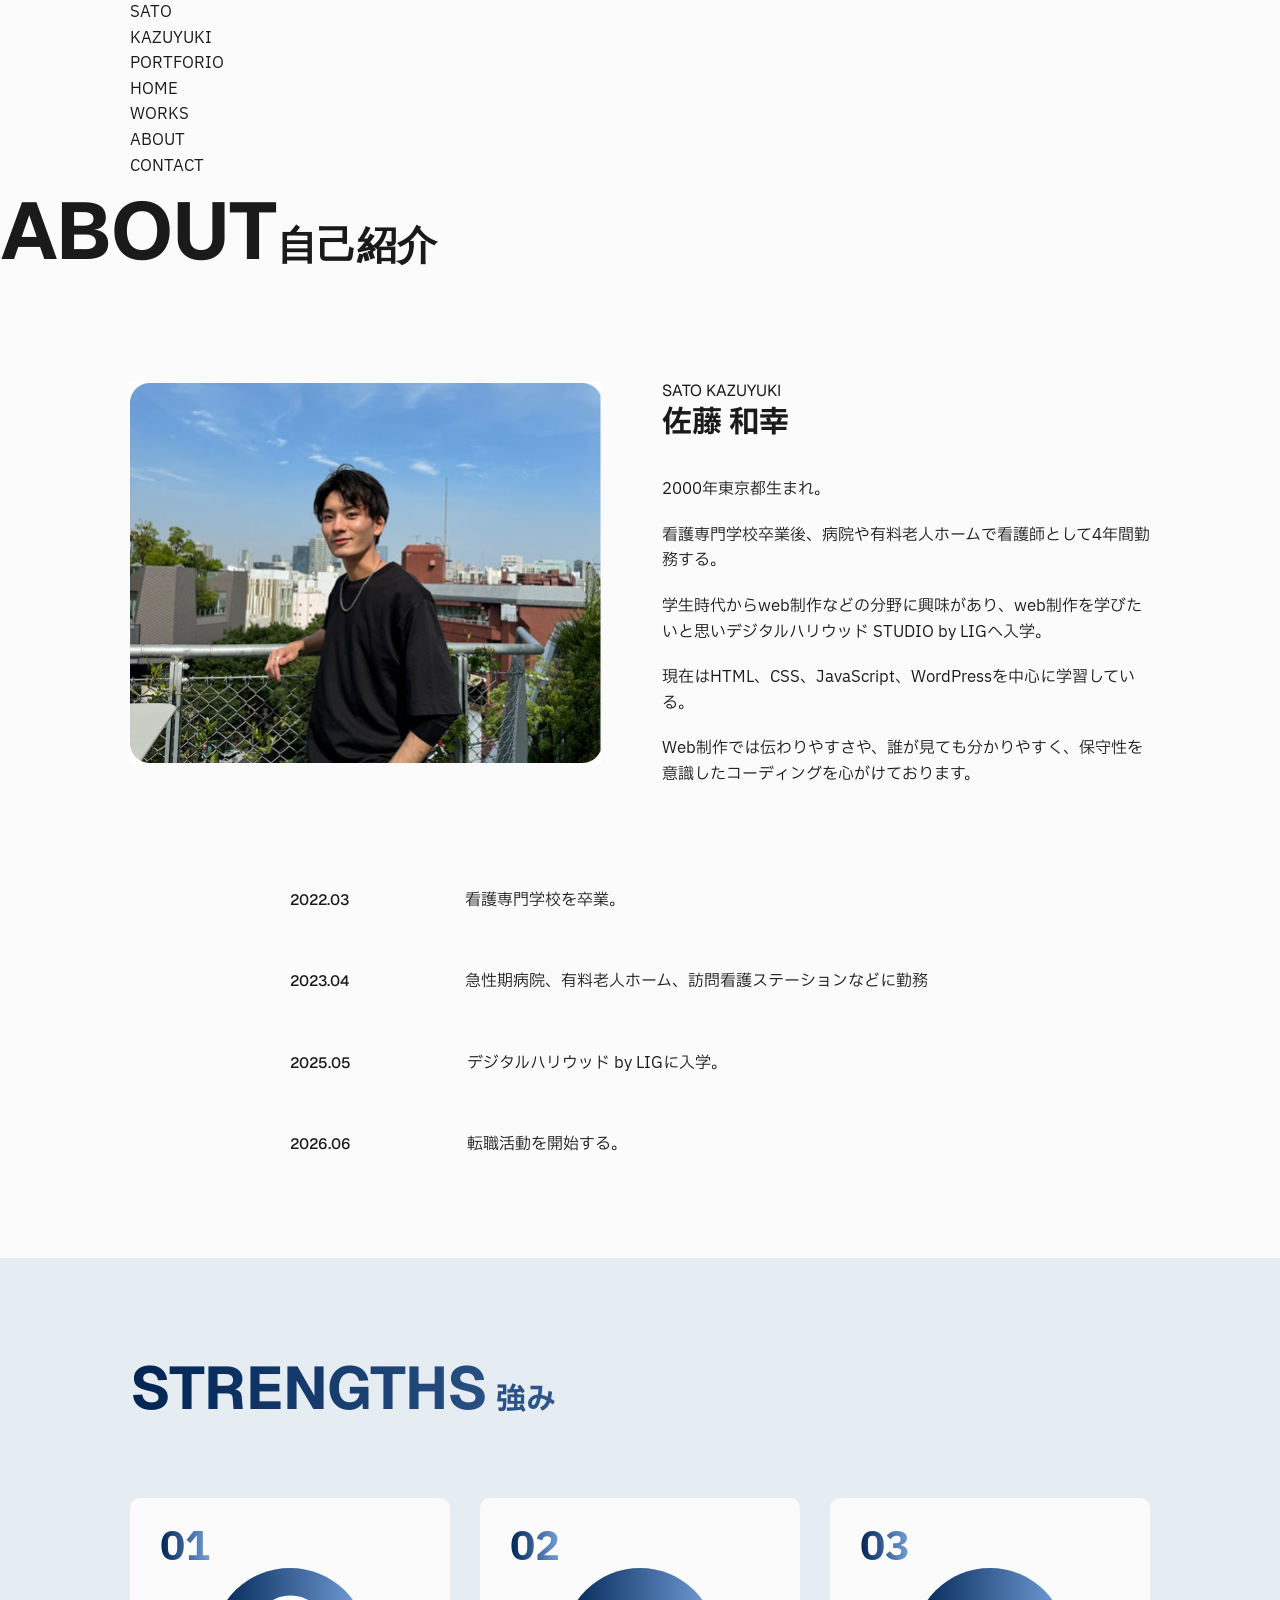
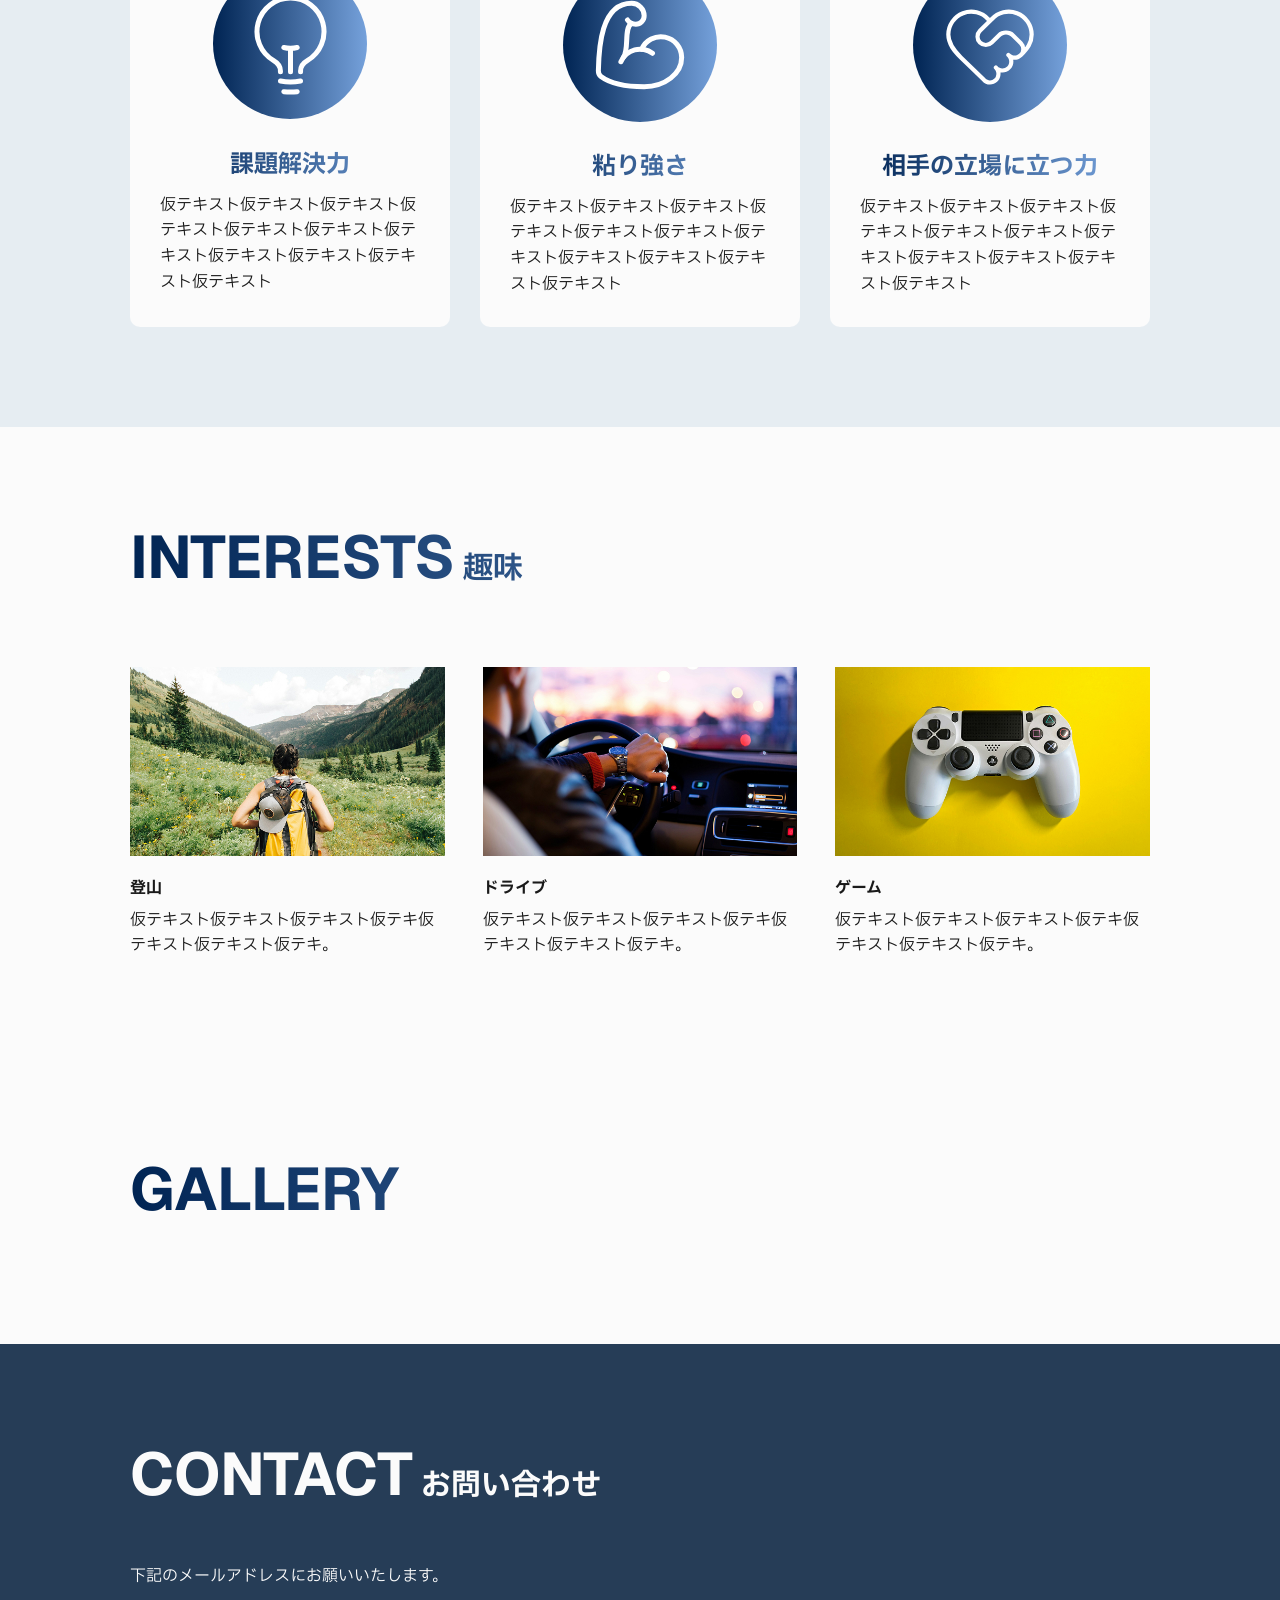
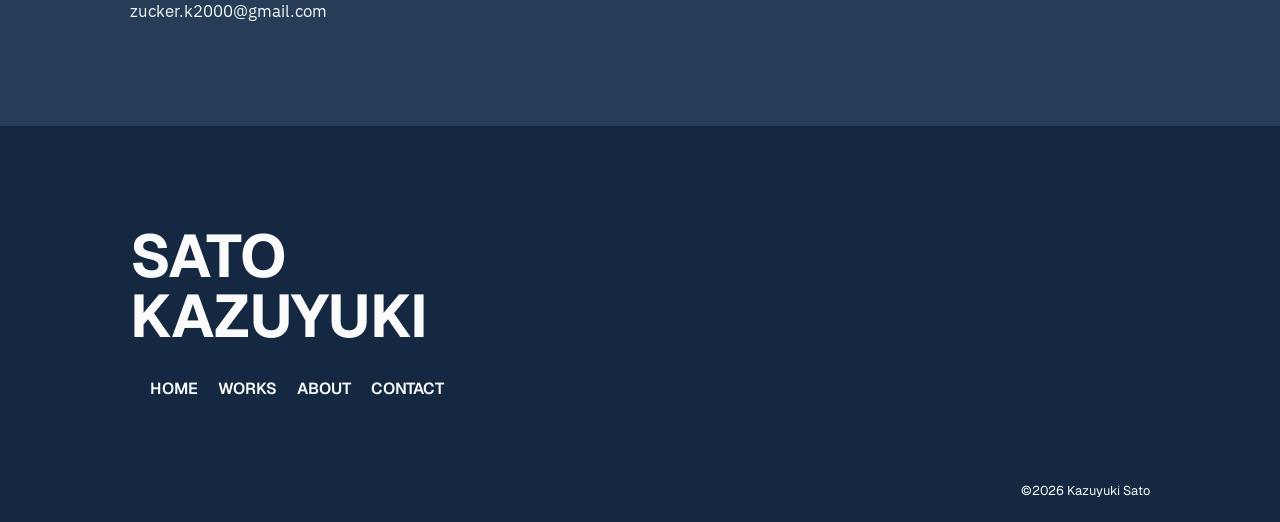
==== commit b20577df: "Create fv" ====
--- a/about.html
+++ b/about.html
@@ -45,7 +45,7 @@
             <section id="" class="career section">
                 <div class="inner inner--career">
                     <div class="career__content">
-                        <img class="career__img" src="" alt="">
+                        <img class="career__img" src="assets/img/career__img.jpg" alt="">
                         <div class="career__intro">
                             <div class="career__name">
                                 <p class="career__name-en">SATO KAZUYUKI</p>
@@ -86,24 +86,23 @@
                     <ul class="strengths__list">
                         <li class="strengths__item">
                             <span class="">01</span>
+                            <img src="assets/img/about-page__icon-01.svg" alt="">
                             <h4 class="">課題解決力</h4>
                             <p class="">仮テキスト仮テキスト仮テキスト仮テキスト仮テキスト仮テキスト仮テキスト仮テキスト仮テキスト仮テキスト仮テキスト</p>
                         </li>
                         <li class="strengths__item">
-                            <span class="">01</span>
-                            <h4 class="">課題解決力</h4>
+                            <span class="">02</span>
+                            <img src="assets/img/about-page__icon-02.svg" alt="">
+                            <h4 class="">粘り強さ</h4>
                             <p class="">仮テキスト仮テキスト仮テキスト仮テキスト仮テキスト仮テキスト仮テキスト仮テキスト仮テキスト仮テキスト仮テキスト</p>
                         </li>
                         <li class="strengths__item">
-                            <span class="">01</span>
-                            <h4 class="">課題解決力</h4>
+                            <span class="">03</span>
+                            <img src="assets/img/about-page__icon-03.svg" alt="">
+                            <h4 class="">相手の立場に立つ力</h4>
                             <p class="">仮テキスト仮テキスト仮テキスト仮テキスト仮テキスト仮テキスト仮テキスト仮テキスト仮テキスト仮テキスト仮テキスト</p>
                         </li>
                     </ul>
-
-
-
-
                 </div>
             </section>
             <section class="interests section">
@@ -111,18 +110,18 @@
                     <h3 class="interests__title section-title">INTERESTS<span class="section-title-sub">趣味</span></h3>
                     <ul class="interests__list">
                         <li class="interests__item">
-                            <img src="" alt="">
+                            <img src="assets/img/interests__img-01.jpg" alt="">
                             <h4>登山</h4>
                             <p>仮テキスト仮テキスト仮テキスト仮テキ仮テキスト仮テキスト仮テキ。</p>
                         </li>
                         <li class="interests__item">
-                            <img src="" alt="">
-                            <h4>登山</h4>
+                            <img src="assets/img/interests__img-02.jpg" alt="">
+                            <h4>ドライブ</h4>
                             <p>仮テキスト仮テキスト仮テキスト仮テキ仮テキスト仮テキスト仮テキ。</p>
                         </li>
                         <li class="interests__item">
-                            <img src="" alt="">
-                            <h4>登山</h4>
+                            <img src="assets/img/interests__img-03.jpg" alt="">
+                            <h4>ゲーム</h4>
                             <p>仮テキスト仮テキスト仮テキスト仮テキ仮テキスト仮テキスト仮テキ。</p>
                         </li>
                     </ul>
--- a/assets/css/style.css
+++ b/assets/css/style.css
@@ -44,7 +44,8 @@
     font-family: 'Geist';
     font-size: 3rem;
     font-weight: 700;
-    line-height: normal;
+    line-height: 1;
+
 }
 
 .section-title-sub {
@@ -52,6 +53,7 @@
     font-size: 1.8rem;
     font-weight: 700;
     margin-left: 6px;
+    line-height: 1;
 }
 
 .btn {
@@ -95,7 +97,7 @@
     padding: 0 24px;
 }
 
-/* common pc */
+/* common PC */
 @media screen and (min-width: 768px) {
     body {
         font-size: 1.6rem;
@@ -118,7 +120,7 @@
 
     .inner {
         padding: 0 30px;
-        max-width: 1200px;
+        max-width: 1080px;
         margin: 0 auto;
     }
 }
@@ -127,12 +129,49 @@
 /*  */
 
 /*  */
+/* nav */
+/*  */
+
+
+
+
+
+
+/*  */
 /* fv */
 /*  */
+.fv__title-content {
+    position: relative;
+}
+
+.fv__title {
+    position: absolute;
+    z-index: 2;
+
+    font-family: 'Geist';
+    font-size: clamp(2.2rem, 7vw, 8rem);
+    line-height: 1.5;
+    font-weight: 700;
+
+    top: 50%;
+    transform: translateY(-50%);
+}
+
+.fv__img {
+    display: block;
+    width: 70%;
+    margin-left: auto;
+    border-radius: 10px 0 0 10px ;
+    /* border-radius: 10px ; */
+}
 
 /*  */
 /* works */
 /*  */
+.works {
+    margin-top: 150px;
+}
+
 .works__title {
     background: linear-gradient(90deg, #002453, #75A1DB);
     background-clip: text;
@@ -141,6 +180,21 @@
     -webkit-text-fill-color: transparent;
 }
 
+.works__content {
+    margin-top: 30px;
+    
+}
+
+.works__content + .works__content {
+    margin-top: 56px;
+} 
+
+
+.works__img {
+    border-radius: 16px;
+    box-shadow: 0 4px 12px rgba(0, 0, 0, 0.2);
+}
+
 .works__name {
     font-size: 1.8rem;
     font-weight: 700;
@@ -159,20 +213,40 @@
 }
 
 .works__btn {
-    margin-top: 22px;
-}
-
+    margin-top: 16px;
+}
+
+/* .works PC */
 @media screen and (min-width: 768px) {
     .works__content {
         display: flex;
         margin-top: 80px;
 
-        /* gap: 80px; */
+        flex-direction: row-reverse;
+        justify-content: flex-end;
+        /* justify-content: space-between; */
+        gap: 100px;
+    }
+
+    .works__content + .works__content {
+        margin-top: 80px;
+} 
+
+    .works__img {
+        width: 520px;
+    }
+
+    .works__text-content {
+        /* width: 380px; */
+
+        display: flex;
+        flex-direction: column;
     }
 
     .works__name {
         font-size: 2.4rem;
         font-weight: 700;
+        margin-top: 0;
     }
 
     .works__txt {
@@ -185,16 +259,24 @@
     }
 
     .works__btn {
-        margin-top: auto;
-    }
-}
-
-/*  */
-/* about */
+        margin-top: 80px;
+    }
+}
+
+/*  */
+/* .about */
 /*  */
 .about {
     background-color: #6C8AA6;
     color: var(--primary-white);
+}
+
+.about__content {
+    margin-top: 20px;
+}
+
+.about__img {
+    border-radius: 16px;
 }
 
 .about__name-en {
@@ -217,9 +299,20 @@
     margin-top: 20px;
 }
 
+.about__btn {
+    margin-top: 20px;
+}
+
+/* .about PC */
 @media screen and (min-width: 768px) {
     .about__content {
         display: flex;
+        margin-top: 50px;
+        gap: 66px;
+    }
+
+    .about__img {
+        width: 420px;
     }
 
     .about__name-en {
@@ -238,10 +331,14 @@
     .about__text + .about__text {
         margin-top: 14px;
     }
-}
-
-/*  */
-/* contact */
+
+    .about__btn {
+        margin-top: 66px;
+    }
+}
+
+/*  */
+/* .contact */
 /*  */
 .contact {
     background-color: #263D57;
@@ -257,6 +354,7 @@
     margin-top: 10px;
 }
 
+/* .contact PC */
 @media screen and (min-width: 768px) {
     .contact__content {
         margin-top: 60px;
@@ -264,7 +362,7 @@
 }
 
 /*  */
-/* footer-main */
+/* .footer-main */
 /*  */
 .footer-main {
     font-family: 'Geist';
@@ -300,6 +398,7 @@
     padding-bottom: 20px;
 }
 
+/* .footer-main PC */
 @media screen and (min-width: 768px) {
     .footer-main {
         padding-top: 100px;
--- a/assets/css/about.css
+++ b/assets/css/about.css
@@ -86,6 +86,7 @@
 @media screen and (min-width: 768px) {
     .career__content {
         display: flex;
+        gap: 60px;
     }
 
     .career__name-en {
@@ -118,6 +119,11 @@
     .career__timeline-year {
         margin-right: 116px;
     }
+
+    .career__img {
+        width: 480px;
+        height: 380px;
+    }
 }
 
 /*  */
@@ -137,6 +143,8 @@
     border-radius: 6px;
 
     padding: 30px;
+
+    margin-top: 50px;
 }
 
 .strengths__item span {
@@ -156,6 +164,8 @@
     font-weight: 700;
     text-align: center;
 
+    margin-top: 16px;
+
     background: linear-gradient(90deg, #002453, #75A1DB);
     background-clip: text;
     -webkit-background-clip: text;
@@ -167,6 +177,11 @@
     margin-top: 2px;
 }
 
+.strengths__item img {
+        display: block;
+        margin: 0 auto;
+    }
+
 /* .strengths PC */
 @media screen and (min-width: 768px) {
     .strengths {
@@ -182,30 +197,22 @@
 
     .strengths__item {
         border-radius: 10px;
+
+        margin-top: 0;
     }
 
     .strengths__item span {
         font-size: 4rem;
-
-        background: linear-gradient(90deg, #002453, #75A1DB);
-        background-clip: text;
-        -webkit-background-clip: text;
-        color: transparent;
-        -webkit-text-fill-color: transparent;
     }
 
     .strengths__item h4 {
         font-size: 2.4rem;
 
-        background: linear-gradient(90deg, #002453, #75A1DB);
-        background-clip: text;
-        -webkit-background-clip: text;
-        color: transparent;
-        -webkit-text-fill-color: transparent;
+        margin-top: 26px;
     }
 
     .strengths__item p {
-        margin-top: 12px;
+        margin-top: 8px;
     }
 }
 
@@ -213,6 +220,10 @@
 /* interests */
 /*  */
 .interests__list {
+    margin-top: 30px;
+}
+
+.interests__item + .interests__item{
     margin-top: 30px;
 }
 
@@ -233,6 +244,10 @@
         gap: 38px;
     }
 
+    .interests__item + .interests__item{
+        margin-top: 0px;
+    }
+
     .interests__item h4 {
         font-weight: 700;
         margin-top: 20px;
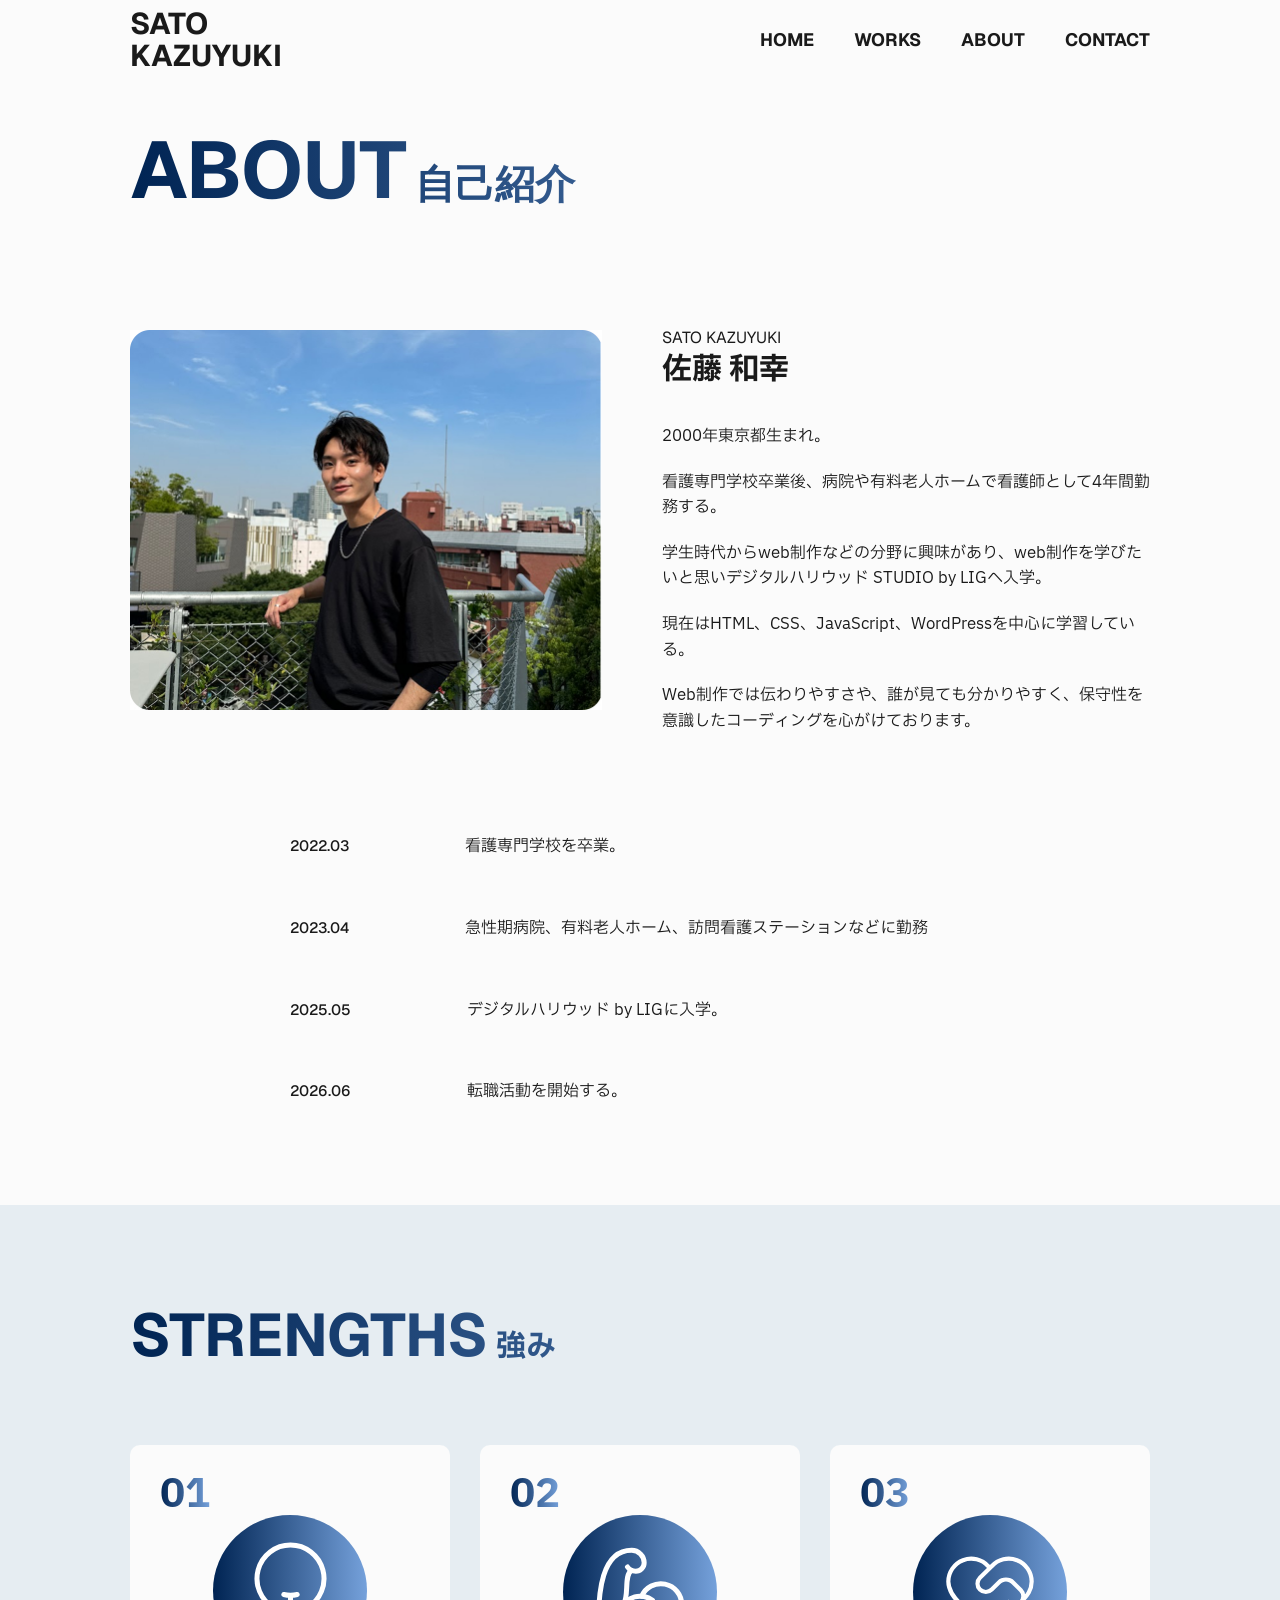
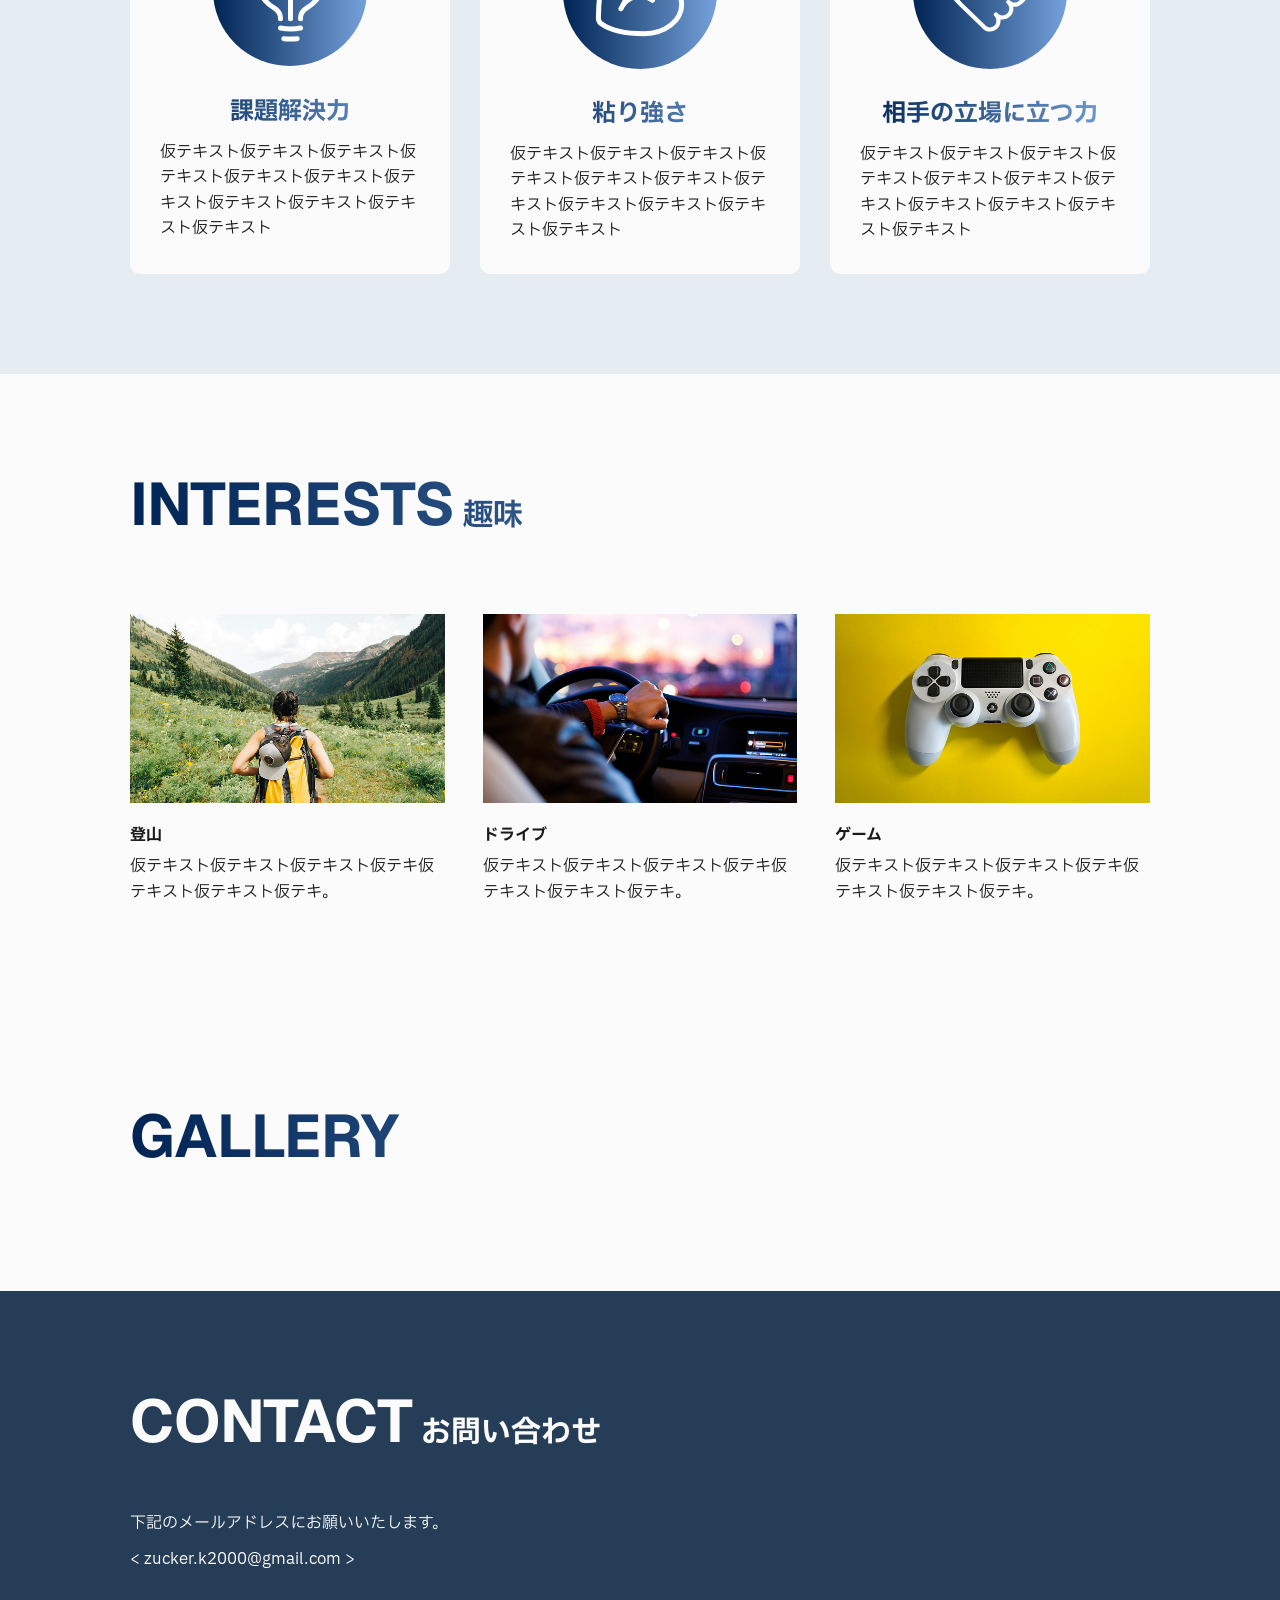
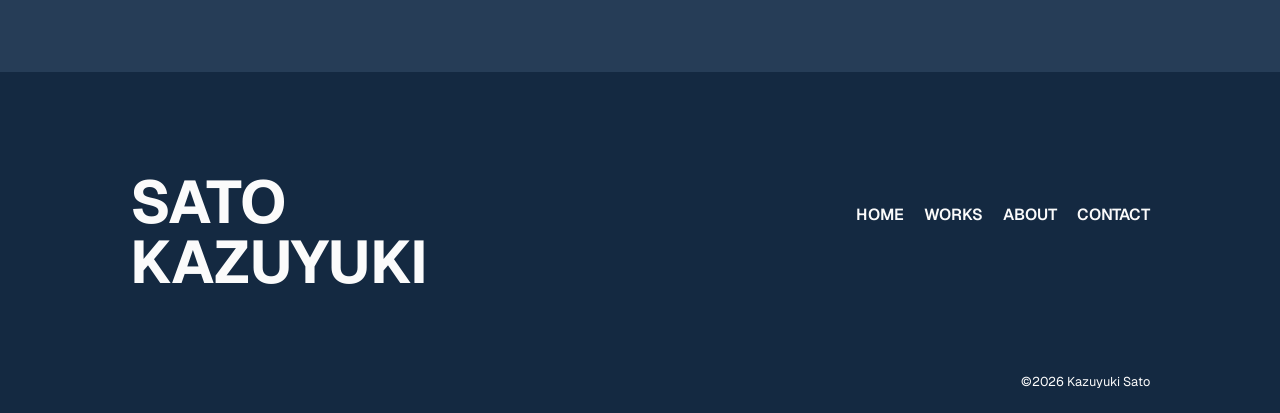
==== commit da4046b2: "fvアニメーション実装" ====
--- a/about.html
+++ b/about.html
@@ -26,22 +26,29 @@
     <div class="container">
         <header class="header">
             <div class="inner inner--header">
-                <h1 class="header__logo"><a href="index.html">SATO<br>KAZUYUKI<br>PORTFORIO</a></h1>
-                <nav class="nav">
-                    <ul class="nav__list">
-                        <li class="nav__item"><a href="index.html">HOME</a></li>
-                        <li class="nav__item"><a href="#works">WORKS</a></li>
-                        <li class="nav__item"><a href="#about">ABOUT</a></li>
-                        <li class="nav__item"><a href="#contact">CONTACT</a></li>
-                    </ul>
-                </nav>
-                <!-- .menuBtn -->
-
-                <!-- .menuBtn -->
+                <div class="header__content">
+                    <h1 class="header__logo"><a href="index.html">SATO<br>KAZUYUKI</a></h1>
+                    <nav class="nav">
+                        <ul class="nav__list">
+                            <li class="nav__item"><a href="index.html">HOME</a></li>
+                            <li class="nav__item"><a href="#works">WORKS</a></li>
+                            <li class="nav__item"><a href="#about">ABOUT</a></li>
+                            <li class="nav__item"><a href="#contact">CONTACT</a></li>
+                        </ul>
+                    </nav>
+                    <!-- .menuBtn -->
+                    <div class="btn-trigger" id="btn01">
+                        <span></span>
+                        <span></span>
+                    </div>
+                    <!-- .menuBtn -->
+                </div>
             </div>
         </header>
         <main class="main">
-            <h2 class="about-page__title">ABOUT<span class="about-page__title-sub">自己紹介</span></h2>
+            <div class="inner inner--career">
+                <h2 class="page-title">ABOUT<span class="page-title-sub">自己紹介</span></h2>
+            </div>
             <section id="" class="career section">
                 <div class="inner inner--career">
                     <div class="career__content">
@@ -146,23 +153,27 @@
                     <h2 class="contact__title section-title">CONTACT<span class="contact__title-sub section-title-sub">お問い合わせ</span></h2>
                     <div class="contact__content">
                         <p class="contact__text">下記のメールアドレスにお願いいたします。</p>
-                        <a class="contact__mail" href="mailto:zucker.k2000@gmail.com">zucker.k2000@gmail.com</a>
+                        <a class="contact__mail" href="mailto:zucker.k2000@gmail.com">< zucker.k2000@gmail.com ></zucker.k2000></a>
                     </div>
                 </div>
             </section>
             <section class="footer-main">
                 <div class="inner inner--footer-main">
-                    <p class="footer-main__logo">SATO<br>KAZUYUKI</p>
-                    <ul class="footer-main__list">
-                        <li class="footer-main__item"><a href="index.html">HOME</a></li>
-                        <li class="footer-main__item"><a href="#works">WORKS</a></li>
-                        <li class="footer-main__item"><a href="#about">ABOUT</a></li>
-                        <li class="footer-main__item"><a href="#contact">CONTACT</a></li>
-                    </ul>
+                    <div class="footer-main__logo-list-content">
+                        <p class="footer-main__logo">SATO<br>KAZUYUKI</p>
+                        <ul class="footer-main__list">
+                            <li class="footer-main__item"><a href="index.html">HOME</a></li>
+                            <li class="footer-main__item"><a href="#works">WORKS</a></li>
+                            <li class="footer-main__item"><a href="#about">ABOUT</a></li>
+                            <li class="footer-main__item"><a href="#contact">CONTACT</a></li>
+                        </ul>
+                    </div>
                     <small class="footer-main__copy">©2026 Kazuyuki Sato</small>
                 </div>
             </section>
         </footer>
     </div>
+    <script src="https://code.jquery.com/jquery-4.0.0.min.js" integrity="sha256-OaVG6prZf4v69dPg6PhVattBXkcOWQB62pdZ3ORyrao=" crossorigin="anonymous"></script>
+    <script src="assets/js/main.js"></script>
 </body>
 </html>
--- a/assets/css/style.css
+++ b/assets/css/style.css
@@ -124,18 +124,167 @@
         margin: 0 auto;
     }
 }
+
 /*  */
 /* header */
 /*  */
+.header__content {
+    height: 60px;
+    align-items: center;
+    display: flex;
+    justify-content: space-between;
+    align-items: center;
+}
+
+.header__logo {
+    font-family: "Geist";
+    font-size: 1.8rem;
+    font-weight: 700;
+    line-height: 22px;
+}
+
+@media screen and (min-width:769px) {
+    .header__content {
+        height: 80px;
+    }
+
+    .header__logo {
+        font-size: 3rem;
+        line-height: 32px;
+    }
+}
 
 /*  */
 /* nav */
 /*  */
-
-
-
-
-
+.nav {
+    background: rgba(14, 38, 65, 0.97);
+    width: 100%;
+    height: 100vh;
+    position: fixed;
+    top: 0;
+    left: 0;
+    z-index: 100;
+    transform: translateX(-100%);
+    transition: transform 0.4s;
+
+    display: flex;
+    justify-content: center;
+    align-items: center;
+}
+
+.nav__list {
+    margin: 0 auto;
+}
+
+.nav__item {
+    color: var(--primary-white);
+    font-family: "Geist";
+    font-size: 3rem;
+    font-weight: 700;
+    text-align: center;
+}
+
+.nav__item + .nav__item {
+    margin-top: 40px;
+}
+
+/* .nav pc */
+@media screen and (min-width:769px) {
+    .nav {
+        background: var(--primary-white);
+        width: auto;
+        height: auto;
+        position: static;
+        top: 0;
+        left: 0;
+        transform: translateX(0);
+
+        display: block;
+        justify-content: normal;
+        align-items: normal;
+    }
+
+    .nav__list {
+        margin: 0;
+        
+        display: flex;
+    }
+
+    .nav__item {
+        color: var(--primary-black);
+        font-size: 1.8rem;
+        text-align: center;
+    }
+
+    .nav__item + .nav__item {
+        margin-top: 0;
+    }
+
+    .nav__item:not(:last-child) {
+        margin-right: 40px;
+    }
+}
+
+/* .nav active表示 */
+.nav.active {
+    transform: translateX(0);
+}
+
+#btn01.active span {
+    background-color: var(--primary-white);
+}
+
+body.is-menu-open {
+    overflow: hidden;
+}
+
+/* jsファイルを読み込む、変形するハンバーガーの実装～ */
+/* ハンバーガーボタン */
+.btn-trigger {
+  position: relative;
+  width: 34px;
+  height: 22px;
+  cursor: pointer;
+
+  z-index: 500;
+}
+.btn-trigger span {
+  position: absolute;
+  left: 0;
+  width: 100%;
+  height: 2px;
+  background-color: #444;
+  border-radius: 4px;
+}
+.btn-trigger, .btn-trigger span {
+  display: inline-block;
+  transition: all .5s;
+  box-sizing: border-box;
+}
+.btn-trigger span:nth-of-type(1) {
+  top: 3px;
+}
+.btn-trigger span:nth-of-type(2) {
+  bottom: 3px;
+}
+/* .btn-trigger span:nth-of-type(3) {
+  bottom: 0;
+} */
+
+/* 変形 */
+#btn01.active span:nth-of-type(1) {
+    transform: translateY(7px) rotate(45deg);
+}
+#btn01.active span:nth-of-type(2) {
+    transform: translateY(-7px) rotate(-45deg);
+}
+
+@media screen and (min-width:769px) {
+    .btn-trigger {
+        display: none;
+    }
+}
 
 /*  */
 /* fv */
--- a/assets/css/about.css
+++ b/assets/css/about.css
@@ -7,19 +7,27 @@
     background-color: #fbfbfb;
 }
 
-.about-page__title {
-    /* color: #fbfbfb; */
-    
+.page-title {
     font-family: "Geist";
     font-size: 2.8rem;
     font-style: normal;
     font-weight: 700;
-    line-height: normal;
-}
-
-.about-page__title-sub {
+    line-height: 1;
+
+    background: linear-gradient(90deg, #002453, #75A1DB);
+    background-clip: text;
+    -webkit-background-clip: text;
+    color: transparent;
+    -webkit-text-fill-color: transparent;
+
+    padding-top: 20px;
+    margin-bottom: 20px;
+}
+
+.page-title-sub {
     font-size: 1.8rem;
     font-weight: 700;
+    margin-left: 6px;
 }
 
 .section-title:not(.contact__title) {
@@ -32,18 +40,27 @@
 
 /* .about-pag pc */
 @media screen and (min-width: 768px) {
-    .about-page__title {
+    .page-title {
         font-size: 8rem;
-    }
-
-    .about-page__title-sub {
+
+        padding-top: 50px;
+        margin-bottom: 50px;
+    }
+
+    .page-title-sub {
         font-size: 4rem;
+        margin-left: 8px;
     }
 }
 
 /*  */
 /* career */
 /*  */
+.career {
+    padding-top: 0;
+    margin-top: 50px;
+}
+
 .career__name-en {
     font-family: 'Geist';
     font-size: 1.4rem;
@@ -84,6 +101,10 @@
 
 /* .career PC */
 @media screen and (min-width: 768px) {
+    .career {
+        margin-top: 120px;
+    }
+
     .career__content {
         display: flex;
         gap: 60px;
